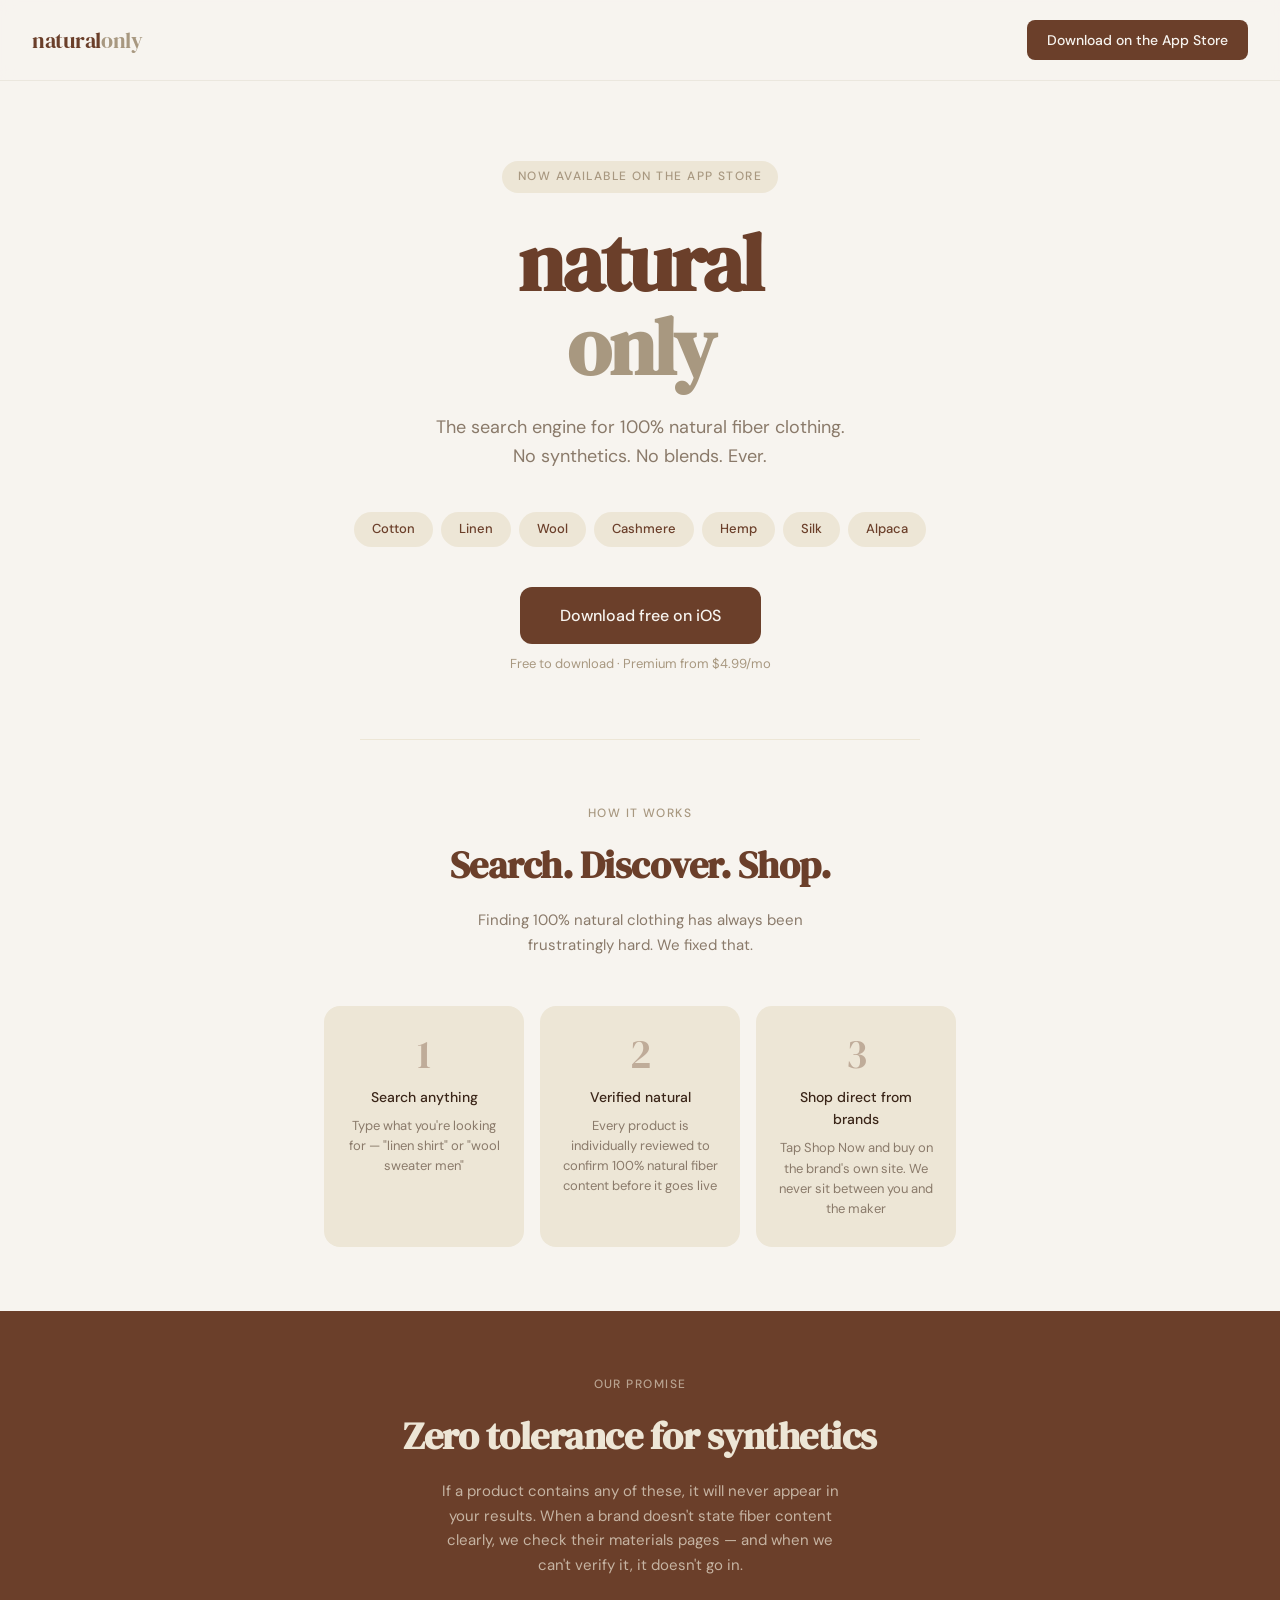
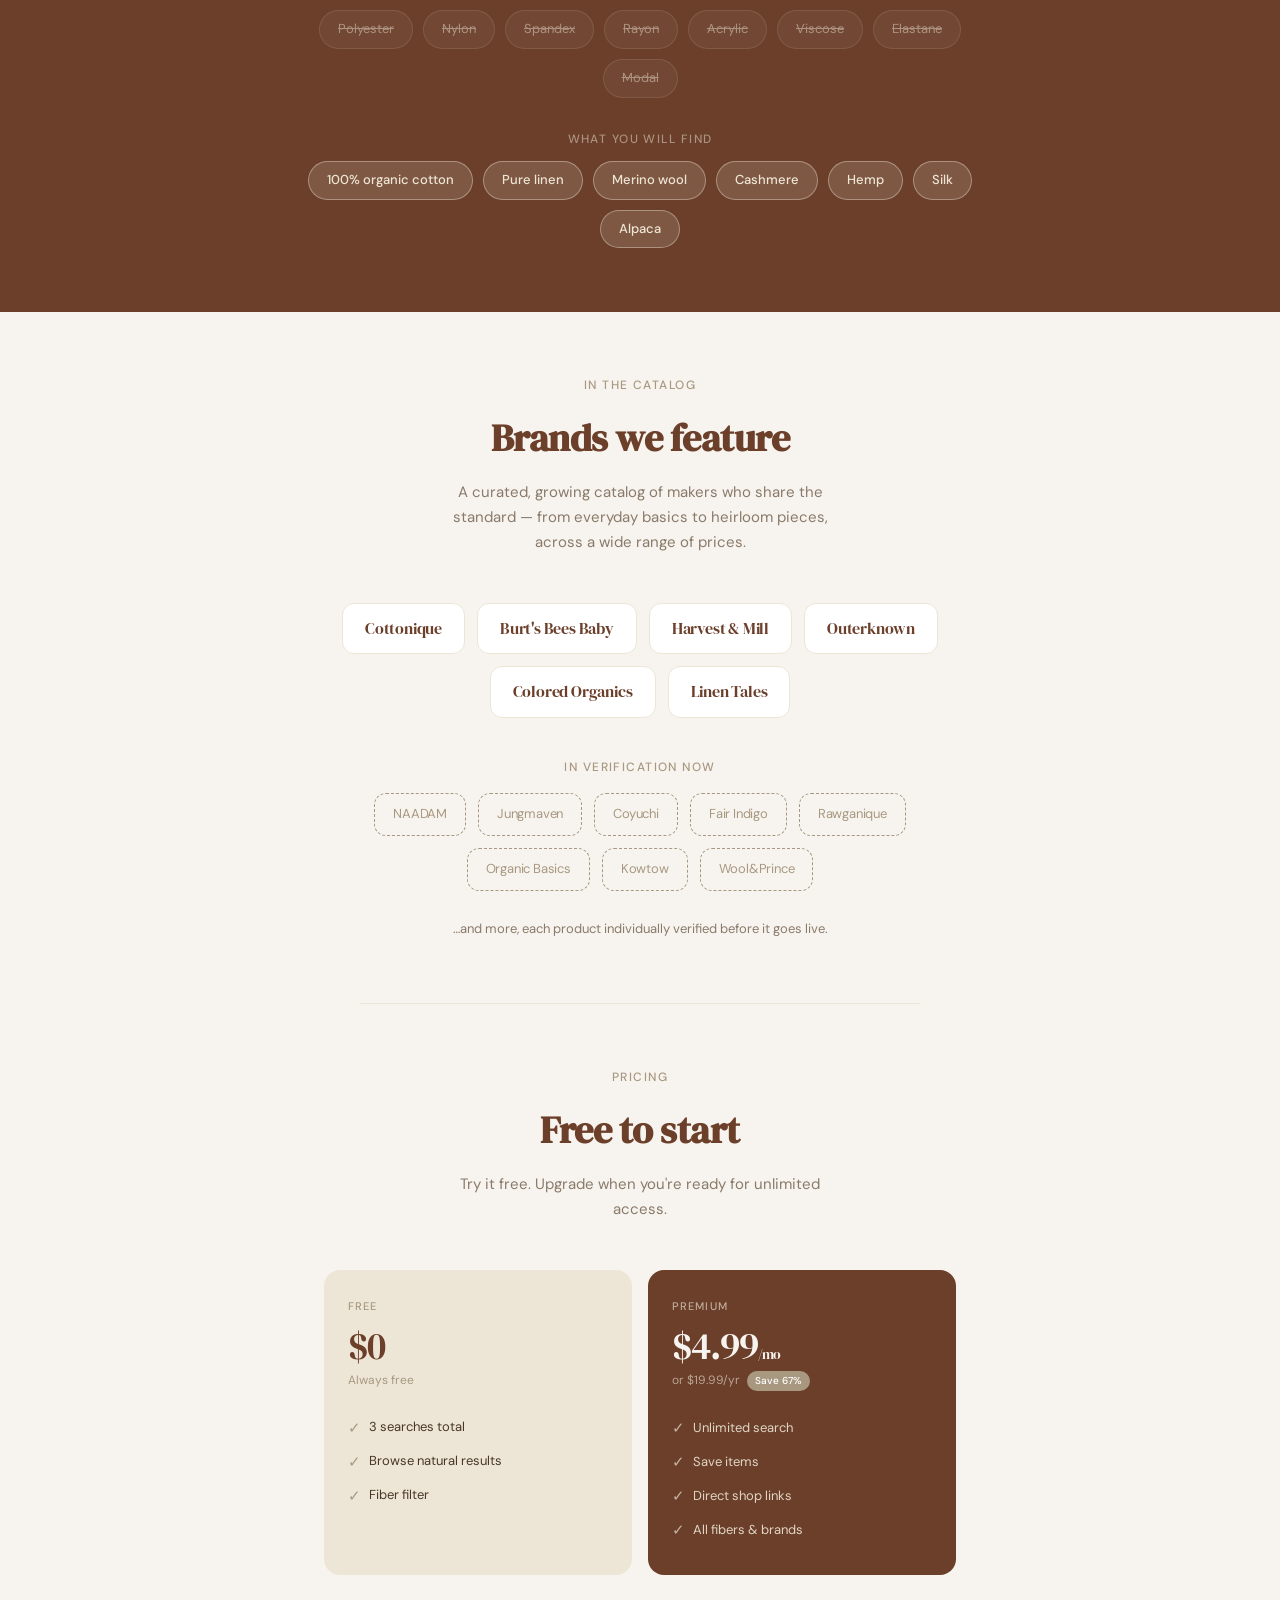
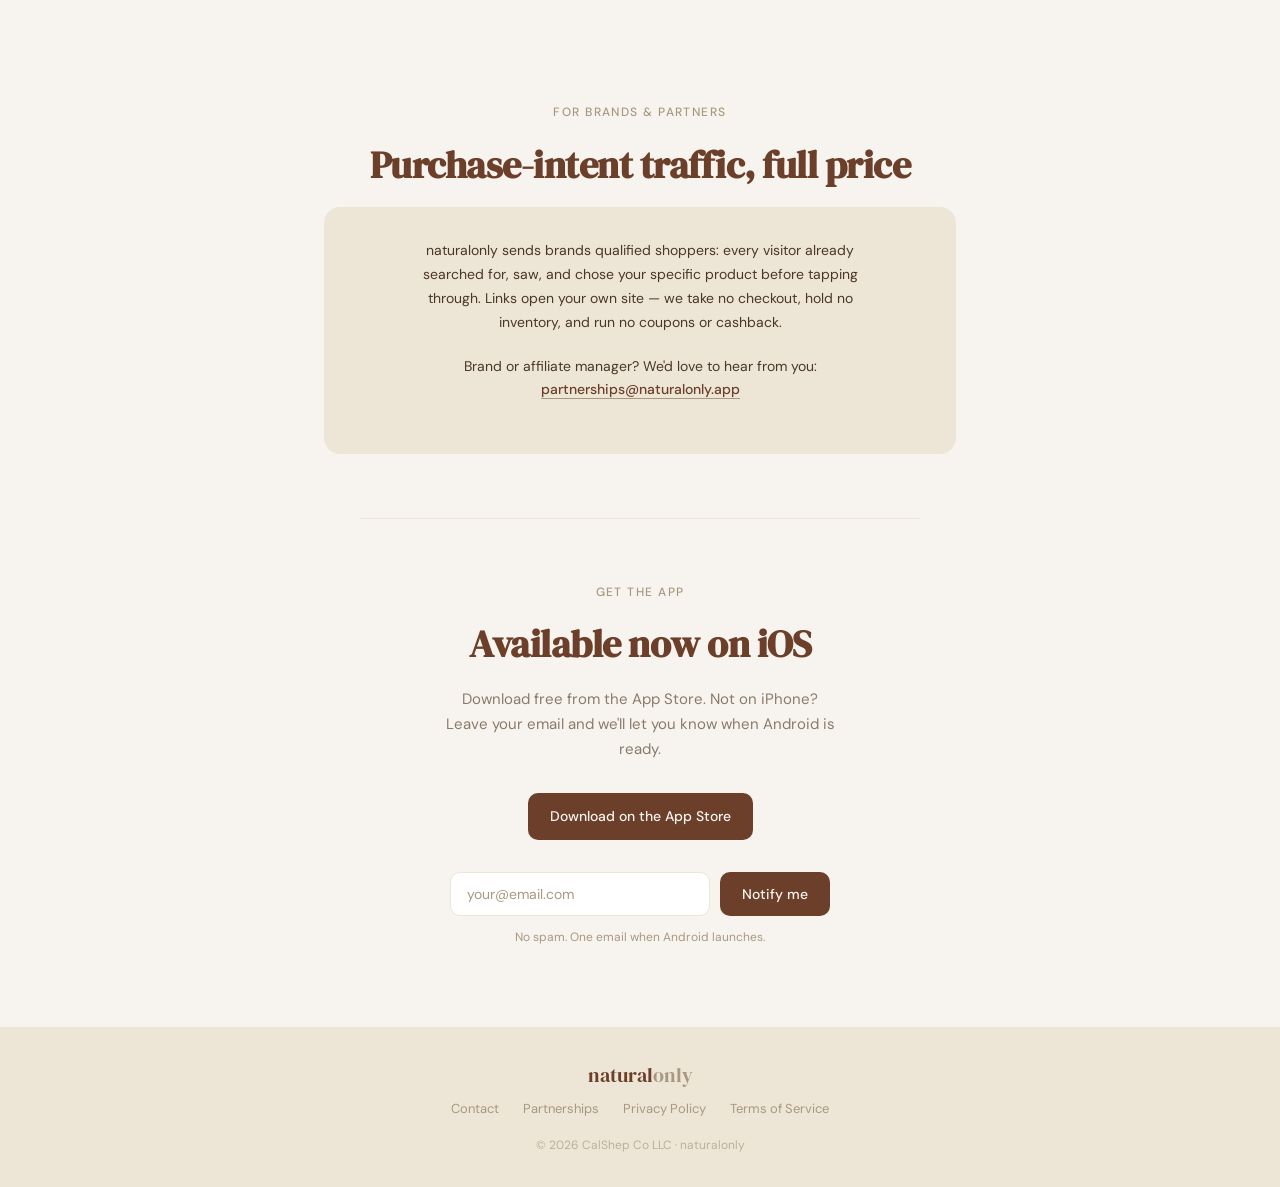
==== index.html @ 42dfb249 "AvantLink site verification tag (temporary) Co-Authored-By: Claude Opus 5.5 <noreply@anthropic.com>" ====
<!DOCTYPE html>
<html lang="en">
<head>
  <meta name='impact-site-verification' value='935ac66b-d05d-4570-a05c-3169e4ff9726'>
  <meta name='impact-site-verification' value='febe9199-4452-4a81-94ef-400ecefbd35e'>
  <script type="text/javascript" src="http://classic.avantlink.com/affiliate_app_confirm.php?mode=js&authResponse=53f5b190d5ee69c7207fe41cc7654dafcd932360"></script>
  <meta name="apple-itunes-app" content="app-id=6788215014">
  <meta charset="UTF-8" />
  <meta name="viewport" content="width=device-width, initial-scale=1.0" />
  <title>naturalonly — 100% Natural Fiber Clothing Search</title>
  <meta name="description" content="The search engine for 100% natural fiber clothing. Cotton, linen, wool, cashmere, hemp, silk, alpaca. No synthetics. Ever." />
  <meta property="og:title" content="naturalonly" />
  <meta property="og:description" content="Search thousands of 100% natural fiber products. No blends. No synthetics. Ever." />
  <meta property="og:url" content="https://naturalonly.app" />
  <link rel="preconnect" href="https://fonts.googleapis.com" />
  <link rel="preconnect" href="https://fonts.gstatic.com" crossorigin />
  <link href="https://fonts.googleapis.com/css2?family=DM+Serif+Display&family=DM+Sans:wght@300;400;500&display=swap" rel="stylesheet" />
  <style>
    *, *::before, *::after { box-sizing: border-box; margin: 0; padding: 0; }

    :root {
      --bg: #F7F4EF;
      --cream: #EDE6D6;
      --brown: #6B3F2A;
      --taupe: #A89880;
      --dark: #3a2518;
      --text: #4a3728;
      --light-text: #8a7a6a;
    }

    html { scroll-behavior: smooth; }

    body {
      background: var(--bg);
      color: var(--text);
      font-family: 'DM Sans', sans-serif;
      font-weight: 400;
      line-height: 1.6;
      min-height: 100vh;
    }

    /* NAV */
    nav {
      display: flex;
      justify-content: space-between;
      align-items: center;
      padding: 1.25rem 2rem;
      position: sticky;
      top: 0;
      background: rgba(247,244,239,0.92);
      backdrop-filter: blur(8px);
      z-index: 100;
      border-bottom: 1px solid rgba(168,152,128,0.15);
    }
    .nav-wordmark {
      font-family: 'DM Serif Display', serif;
      font-size: 22px;
      letter-spacing: -0.3px;
    }
    .nav-wordmark .natural { color: var(--brown); }
    .nav-wordmark .only { color: var(--taupe); }
    .nav-cta {
      background: var(--brown);
      color: var(--bg);
      border: none;
      border-radius: 8px;
      padding: 9px 20px;
      font-family: 'DM Sans', sans-serif;
      font-size: 14px;
      font-weight: 500;
      cursor: pointer;
      text-decoration: none;
      transition: opacity 0.2s;
    }
    .nav-cta:hover { opacity: 0.85; }

    /* HERO */
    .hero {
      text-align: center;
      padding: 5rem 1.5rem 4rem;
      max-width: 680px;
      margin: 0 auto;
    }
    .hero-eyebrow {
      display: inline-block;
      background: var(--cream);
      color: var(--taupe);
      font-size: 12px;
      font-weight: 500;
      letter-spacing: 0.12em;
      text-transform: uppercase;
      padding: 6px 16px;
      border-radius: 20px;
      margin-bottom: 1.75rem;
    }
    .hero-wordmark {
      font-family: 'DM Serif Display', serif;
      font-size: clamp(52px, 10vw, 80px);
      line-height: 1.05;
      letter-spacing: -2px;
      margin-bottom: 1.5rem;
    }
    .hero-wordmark .natural { color: var(--brown); display: block; }
    .hero-wordmark .only { color: var(--taupe); display: block; }
    .hero-tagline {
      font-size: 18px;
      color: var(--light-text);
      max-width: 420px;
      margin: 0 auto 2.5rem;
      line-height: 1.65;
    }
    .fibers {
      display: flex;
      flex-wrap: wrap;
      justify-content: center;
      gap: 8px;
      margin-bottom: 2.5rem;
    }
    .fiber {
      background: var(--cream);
      color: var(--brown);
      border-radius: 20px;
      padding: 7px 18px;
      font-size: 13px;
      font-weight: 500;
    }
    .hero-actions { display: flex; flex-direction: column; align-items: center; gap: 10px; }
    .btn-primary {
      background: var(--brown);
      color: var(--bg);
      border: none;
      border-radius: 12px;
      padding: 16px 40px;
      font-family: 'DM Sans', sans-serif;
      font-size: 16px;
      font-weight: 500;
      cursor: pointer;
      text-decoration: none;
      transition: opacity 0.2s, transform 0.15s;
      display: inline-block;
    }
    .btn-primary:hover { opacity: 0.88; transform: translateY(-1px); }
    .hero-sub { font-size: 13px; color: var(--taupe); }

    /* DIVIDER */
    .divider {
      width: 100%;
      height: 1px;
      background: var(--cream);
      max-width: 560px;
      margin: 0 auto;
    }

    /* SECTIONS */
    section { padding: 4rem 1.5rem; max-width: 680px; margin: 0 auto; }
    .section-label {
      font-size: 12px;
      font-weight: 500;
      letter-spacing: 0.12em;
      text-transform: uppercase;
      color: var(--taupe);
      text-align: center;
      margin-bottom: 0.75rem;
    }
    .section-title {
      font-family: 'DM Serif Display', serif;
      font-size: clamp(28px, 5vw, 38px);
      color: var(--brown);
      text-align: center;
      margin-bottom: 0.75rem;
      letter-spacing: -0.5px;
    }
    .section-sub {
      text-align: center;
      color: var(--light-text);
      font-size: 15px;
      max-width: 400px;
      margin: 0 auto 3rem;
      line-height: 1.65;
    }
    .steps { display: grid; grid-template-columns: repeat(auto-fit, minmax(160px, 1fr)); gap: 16px; }
    .step {
      background: var(--cream);
      border-radius: 16px;
      padding: 1.75rem 1.25rem;
      text-align: center;
    }
    .step-num {
      font-family: 'DM Serif Display', serif;
      font-size: 40px;
      color: var(--brown);
      opacity: 0.35;
      line-height: 1;
      margin-bottom: 12px;
    }
    .step-title {
      font-size: 14px;
      font-weight: 500;
      color: var(--dark);
      margin-bottom: 8px;
    }
    .step-text { font-size: 13px; color: var(--light-text); line-height: 1.55; }

    /* FILTER SECTION */
    .filter-section {
      background: var(--brown);
      padding: 4rem 1.5rem;
    }
    .filter-inner { max-width: 680px; margin: 0 auto; text-align: center; }
    .filter-inner .section-label { color: rgba(237,230,214,0.6); }
    .filter-inner .section-title { color: var(--cream); }
    .filter-inner .section-sub { color: rgba(237,230,214,0.7); margin-bottom: 2rem; }
    .no-list {
      display: flex;
      flex-wrap: wrap;
      justify-content: center;
      gap: 10px;
      margin-bottom: 2rem;
    }
    .no-tag {
      background: rgba(247,244,239,0.1);
      border: 1px solid rgba(237,230,214,0.25);
      color: var(--cream);
      border-radius: 20px;
      padding: 8px 18px;
      font-size: 13px;
    }
    .no-tag.strikethrough { text-decoration: line-through; opacity: 0.5; }
    .yes-list {
      display: flex;
      flex-wrap: wrap;
      justify-content: center;
      gap: 10px;
    }
    .yes-tag {
      background: rgba(237,230,214,0.15);
      border: 1px solid rgba(237,230,214,0.4);
      color: var(--cream);
      border-radius: 20px;
      padding: 8px 18px;
      font-size: 13px;
      font-weight: 500;
    }

    /* BRANDS */
    .brand-grid {
      display: flex;
      flex-wrap: wrap;
      justify-content: center;
      gap: 12px;
    }
    .brand-chip {
      background: white;
      border: 1px solid var(--cream);
      color: var(--brown);
      border-radius: 12px;
      padding: 12px 22px;
      font-family: 'DM Serif Display', serif;
      font-size: 16px;
      letter-spacing: -0.2px;
    }
    .brand-chip.pending {
      background: transparent;
      border: 1px dashed var(--taupe);
      color: var(--taupe);
      font-family: 'DM Sans', sans-serif;
      font-size: 13px;
      padding: 10px 18px;
    }
    .brand-more {
      width: 100%;
      text-align: center;
      font-size: 13px;
      color: var(--light-text);
      margin-top: 1rem;
    }

    /* PRICING */
    .pricing-grid {
      display: grid;
      grid-template-columns: 1fr 1fr;
      gap: 16px;
      margin-top: 0;
    }
    @media (max-width: 480px) { .pricing-grid { grid-template-columns: 1fr; } }
    .price-card {
      border-radius: 16px;
      padding: 1.75rem 1.5rem;
    }
    .price-free { background: var(--cream); }
    .price-pro { background: var(--brown); }
    .price-tier {
      font-size: 11px;
      font-weight: 500;
      letter-spacing: 0.1em;
      text-transform: uppercase;
      margin-bottom: 12px;
    }
    .price-free .price-tier { color: var(--taupe); }
    .price-pro .price-tier { color: rgba(237,230,214,0.65); }
    .price-amount {
      font-family: 'DM Serif Display', serif;
      font-size: 38px;
      letter-spacing: -1px;
      line-height: 1;
      margin-bottom: 4px;
    }
    .price-free .price-amount { color: var(--brown); }
    .price-pro .price-amount { color: var(--bg); }
    .price-period { font-size: 14px; font-weight: 300; }
    .price-alt {
      font-size: 12px;
      margin-bottom: 1.25rem;
      margin-top: 6px;
    }
    .price-free .price-alt { color: var(--taupe); }
    .price-pro .price-alt { color: rgba(237,230,214,0.6); }
    .save-badge {
      display: inline-block;
      background: var(--taupe);
      color: white;
      font-size: 10px;
      font-weight: 500;
      padding: 2px 8px;
      border-radius: 10px;
      margin-left: 4px;
      vertical-align: middle;
    }
    .price-features { list-style: none; }
    .price-features li {
      font-size: 13px;
      padding: 5px 0;
      display: flex;
      align-items: center;
      gap: 8px;
    }
    .price-free .price-features li { color: var(--text); }
    .price-pro .price-features li { color: rgba(237,230,214,0.9); }
    .check { color: var(--taupe); font-size: 15px; }
    .price-pro .check { color: rgba(237,230,214,0.7); }

    /* PARTNERS */
    .partners-card {
      background: var(--cream);
      border-radius: 16px;
      padding: 2rem 1.75rem;
      text-align: center;
    }
    .partners-card p {
      font-size: 14px;
      color: var(--text);
      line-height: 1.7;
      max-width: 480px;
      margin: 0 auto 1.25rem;
    }
    .partners-card a.partner-mail {
      color: var(--brown);
      font-weight: 500;
      text-decoration: none;
      border-bottom: 1px solid var(--taupe);
    }

    /* EMAIL SIGNUP */
    .signup-section {
      text-align: center;
      padding: 4rem 1.5rem 5rem;
      max-width: 680px;
      margin: 0 auto;
    }
    .signup-form {
      display: flex;
      gap: 10px;
      max-width: 380px;
      margin: 0 auto 0.75rem;
    }
    @media (max-width: 480px) { .signup-form { flex-direction: column; } }
    .email-input {
      flex: 1;
      padding: 12px 16px;
      border-radius: 10px;
      border: 1.5px solid var(--cream);
      background: white;
      font-family: 'DM Sans', sans-serif;
      font-size: 14px;
      color: var(--text);
      outline: none;
      transition: border-color 0.2s;
    }
    .email-input:focus { border-color: var(--taupe); }
    .email-input::placeholder { color: var(--taupe); }
    .btn-notify {
      background: var(--brown);
      color: var(--bg);
      border: none;
      border-radius: 10px;
      padding: 12px 22px;
      font-family: 'DM Sans', sans-serif;
      font-size: 14px;
      font-weight: 500;
      cursor: pointer;
      white-space: nowrap;
      transition: opacity 0.2s;
    }
    .btn-notify:hover { opacity: 0.85; }
    .signup-note { font-size: 12px; color: var(--taupe); }
    .success-msg {
      display: none;
      color: var(--brown);
      font-size: 14px;
      font-weight: 500;
      margin-top: 0.5rem;
    }

    /* FOOTER */
    footer {
      background: var(--cream);
      padding: 2rem;
      text-align: center;
    }
    .footer-wordmark {
      font-family: 'DM Serif Display', serif;
      font-size: 20px;
      margin-bottom: 0.5rem;
    }
    .footer-wordmark .natural { color: var(--brown); }
    .footer-wordmark .only { color: var(--taupe); }
    .footer-links {
      display: flex;
      justify-content: center;
      gap: 24px;
      margin-bottom: 1rem;
      flex-wrap: wrap;
    }
    .footer-links a {
      font-size: 13px;
      color: var(--taupe);
      text-decoration: none;
      transition: color 0.2s;
    }
    .footer-links a:hover { color: var(--brown); }
    .footer-copy { font-size: 12px; color: var(--taupe); opacity: 0.7; }

    /* ANIMATIONS */
    @keyframes fadeUp {
      from { opacity: 0; transform: translateY(20px); }
      to { opacity: 1; transform: translateY(0); }
    }
    .hero > * {
      animation: fadeUp 0.6s ease both;
    }
    .hero > *:nth-child(1) { animation-delay: 0.05s; }
    .hero > *:nth-child(2) { animation-delay: 0.12s; }
    .hero > *:nth-child(3) { animation-delay: 0.2s; }
    .hero > *:nth-child(4) { animation-delay: 0.28s; }
    .hero > *:nth-child(5) { animation-delay: 0.36s; }
  </style>
</head>
<body>

  <nav>
    <div class="nav-wordmark">
      <span class="natural">natural</span><span class="only">only</span>
    </div>
    <a href="https://apps.apple.com/app/naturalonly/id6788215014" class="nav-cta">Download on the App Store</a>
  </nav>

  <div class="hero">
    <span class="hero-eyebrow">Now available on the App Store</span>
    <h1 class="hero-wordmark">
      <span class="natural">natural</span>
      <span class="only">only</span>
    </h1>
    <p class="hero-tagline">The search engine for 100% natural fiber clothing. No synthetics. No blends. Ever.</p>
    <div class="fibers">
      <span class="fiber">Cotton</span>
      <span class="fiber">Linen</span>
      <span class="fiber">Wool</span>
      <span class="fiber">Cashmere</span>
      <span class="fiber">Hemp</span>
      <span class="fiber">Silk</span>
      <span class="fiber">Alpaca</span>
    </div>
    <div class="hero-actions">
      <a href="https://apps.apple.com/app/naturalonly/id6788215014" class="btn-primary">Download free on iOS</a>
      <span class="hero-sub">Free to download · Premium from $4.99/mo</span>
    </div>
  </div>

  <div class="divider"></div>

  <section>
    <p class="section-label">How it works</p>
    <h2 class="section-title">Search. Discover. Shop.</h2>
    <p class="section-sub">Finding 100% natural clothing has always been frustratingly hard. We fixed that.</p>
    <div class="steps">
      <div class="step">
        <div class="step-num">1</div>
        <div class="step-title">Search anything</div>
        <div class="step-text">Type what you're looking for — "linen shirt" or "wool sweater men"</div>
      </div>
      <div class="step">
        <div class="step-num">2</div>
        <div class="step-title">Verified natural</div>
        <div class="step-text">Every product is individually reviewed to confirm 100% natural fiber content before it goes live</div>
      </div>
      <div class="step">
        <div class="step-num">3</div>
        <div class="step-title">Shop direct from brands</div>
        <div class="step-text">Tap Shop Now and buy on the brand's own site. We never sit between you and the maker</div>
      </div>
    </div>
  </section>

  <div class="filter-section">
    <div class="filter-inner">
      <p class="section-label">Our promise</p>
      <h2 class="section-title">Zero tolerance for synthetics</h2>
      <p class="section-sub">If a product contains any of these, it will never appear in your results. When a brand doesn't state fiber content clearly, we check their materials pages — and when we can't verify it, it doesn't go in.</p>
      <div class="no-list">
        <span class="no-tag strikethrough">Polyester</span>
        <span class="no-tag strikethrough">Nylon</span>
        <span class="no-tag strikethrough">Spandex</span>
        <span class="no-tag strikethrough">Rayon</span>
        <span class="no-tag strikethrough">Acrylic</span>
        <span class="no-tag strikethrough">Viscose</span>
        <span class="no-tag strikethrough">Elastane</span>
        <span class="no-tag strikethrough">Modal</span>
      </div>
      <p class="section-label" style="color:rgba(237,230,214,0.5); margin-bottom: 0.75rem;">What you will find</p>
      <div class="yes-list">
        <span class="yes-tag">100% organic cotton</span>
        <span class="yes-tag">Pure linen</span>
        <span class="yes-tag">Merino wool</span>
        <span class="yes-tag">Cashmere</span>
        <span class="yes-tag">Hemp</span>
        <span class="yes-tag">Silk</span>
        <span class="yes-tag">Alpaca</span>
      </div>
    </div>
  </div>

  <section>
    <p class="section-label">In the catalog</p>
    <h2 class="section-title">Brands we feature</h2>
    <p class="section-sub">A curated, growing catalog of makers who share the standard — from everyday basics to heirloom pieces, across a wide range of prices.</p>
    <div class="brand-grid">
      <span class="brand-chip">Cottonique</span>
      <span class="brand-chip">Burt's Bees Baby</span>
      <span class="brand-chip">Harvest &amp; Mill</span>
      <span class="brand-chip">Outerknown</span>
      <span class="brand-chip">Colored Organics</span>
      <span class="brand-chip">Linen Tales</span>
    </div>
    <p class="section-label" style="margin-top:2.5rem; margin-bottom:1rem;">In verification now</p>
    <div class="brand-grid">
      <span class="brand-chip pending">NAADAM</span>
      <span class="brand-chip pending">Jungmaven</span>
      <span class="brand-chip pending">Coyuchi</span>
      <span class="brand-chip pending">Fair Indigo</span>
      <span class="brand-chip pending">Rawganique</span>
      <span class="brand-chip pending">Organic Basics</span>
      <span class="brand-chip pending">Kowtow</span>
      <span class="brand-chip pending">Wool&amp;Prince</span>
      <p class="brand-more">…and more, each product individually verified before it goes live.</p>
    </div>
  </section>

  <div class="divider"></div>

  <section>
    <p class="section-label">Pricing</p>
    <h2 class="section-title">Free to start</h2>
    <p class="section-sub">Try it free. Upgrade when you're ready for unlimited access.</p>
    <div class="pricing-grid">
      <div class="price-card price-free">
        <div class="price-tier">Free</div>
        <div class="price-amount">$0</div>
        <div class="price-alt">Always free</div>
        <ul class="price-features">
          <li><span class="check">✓</span> 3 searches total</li>
          <li><span class="check">✓</span> Browse natural results</li>
          <li><span class="check">✓</span> Fiber filter</li>
        </ul>
      </div>
      <div class="price-card price-pro">
        <div class="price-tier">Premium</div>
        <div class="price-amount">$4.99<span class="price-period">/mo</span></div>
        <div class="price-alt">or $19.99/yr <span class="save-badge">Save 67%</span></div>
        <ul class="price-features">
          <li><span class="check">✓</span> Unlimited search</li>
          <li><span class="check">✓</span> Save items</li>
          <li><span class="check">✓</span> Direct shop links</li>
          <li><span class="check">✓</span> All fibers &amp; brands</li>
        </ul>
      </div>
    </div>
  </section>

  <section>
    <p class="section-label">For brands &amp; partners</p>
    <h2 class="section-title">Purchase-intent traffic, full price</h2>
    <div class="partners-card">
      <p>naturalonly sends brands qualified shoppers: every visitor already searched for, saw, and chose your specific product before tapping through. Links open your own site — we take no checkout, hold no inventory, and run no coupons or cashback.</p>
      <p>Brand or affiliate manager? We'd love to hear from you: <a class="partner-mail" href="mailto:partnerships@naturalonly.app">partnerships@naturalonly.app</a></p>
    </div>
  </section>

  <div class="divider"></div>

  <div class="signup-section" id="notify">
    <p class="section-label">Get the app</p>
    <h2 class="section-title">Available now on iOS</h2>
    <p class="section-sub" style="margin-bottom: 2rem;">Download free from the App Store. Not on iPhone? Leave your email and we'll let you know when Android is ready.</p>
        <p style="margin-bottom: 2rem;"><a class="btn-notify" href="https://apps.apple.com/app/naturalonly/id6788215014" style="display: inline-block; text-decoration: none;">Download on the App Store</a></p>
    <div class="signup-form">
      <input class="email-input" type="email" placeholder="your@email.com" id="emailInput" />
      <button class="btn-notify" onclick="handleSignup()">Notify me</button>
    </div>
    <p class="signup-note">No spam. One email when Android launches.</p>
    <p class="success-msg" id="successMsg">You're on the Android list. We'll be in touch.</p>
  </div>

  <footer>
    <div class="footer-wordmark">
      <span class="natural">natural</span><span class="only">only</span>
    </div>
    <div class="footer-links">
      <a href="mailto:hello@naturalonly.app">Contact</a>
      <a href="mailto:partnerships@naturalonly.app">Partnerships</a>
      <a href="/privacy">Privacy Policy</a>
      <a href="/terms">Terms of Service</a>
    </div>
    <p class="footer-copy">© 2026 CalShep Co LLC · naturalonly</p>
  </footer>

  <script>
    var SUPABASE_URL = 'https://nmrjhcmqsmasquktihvd.supabase.co';
    var SUPABASE_ANON_KEY = 'eyJhbGciOiJIUzI1NiIsInR5cCI6IkpXVCJ9.eyJpc3MiOiJzdXBhYmFzZSIsInJlZiI6Im5tcmpoY21xc21hc3F1a3RpaHZkIiwicm9sZSI6ImFub24iLCJpYXQiOjE3Nzg2MTU2NTIsImV4cCI6MjA5NDE5MTY1Mn0.QuYQYHP-xNgBCHxLkyppP4Uv4gtF27_aeWnFhb_TYdA';

    function showSuccess() {
      document.getElementById('emailInput').style.display = 'none';
      document.querySelector('.btn-notify').style.display = 'none';
      document.getElementById('successMsg').style.display = 'block';
    }

    function handleSignup() {
      var input = document.getElementById('emailInput');
      var email = input.value.trim();
      if (!email || !email.includes('@')) {
        input.style.borderColor = '#c0392b';
        setTimeout(function () { input.style.borderColor = ''; }, 1500);
        return;
      }
      if (SUPABASE_ANON_KEY.indexOf('PASTE_YOUR') === 0) { showSuccess(); return; }
      fetch(SUPABASE_URL + '/rest/v1/waitlist', {
        method: 'POST',
        headers: {
          'Content-Type': 'application/json',
          'apikey': SUPABASE_ANON_KEY,
          'Authorization': 'Bearer ' + SUPABASE_ANON_KEY
        },
        body: JSON.stringify({ email: email })
      }).then(showSuccess).catch(showSuccess);
    }
  </script>

</body>
</html>
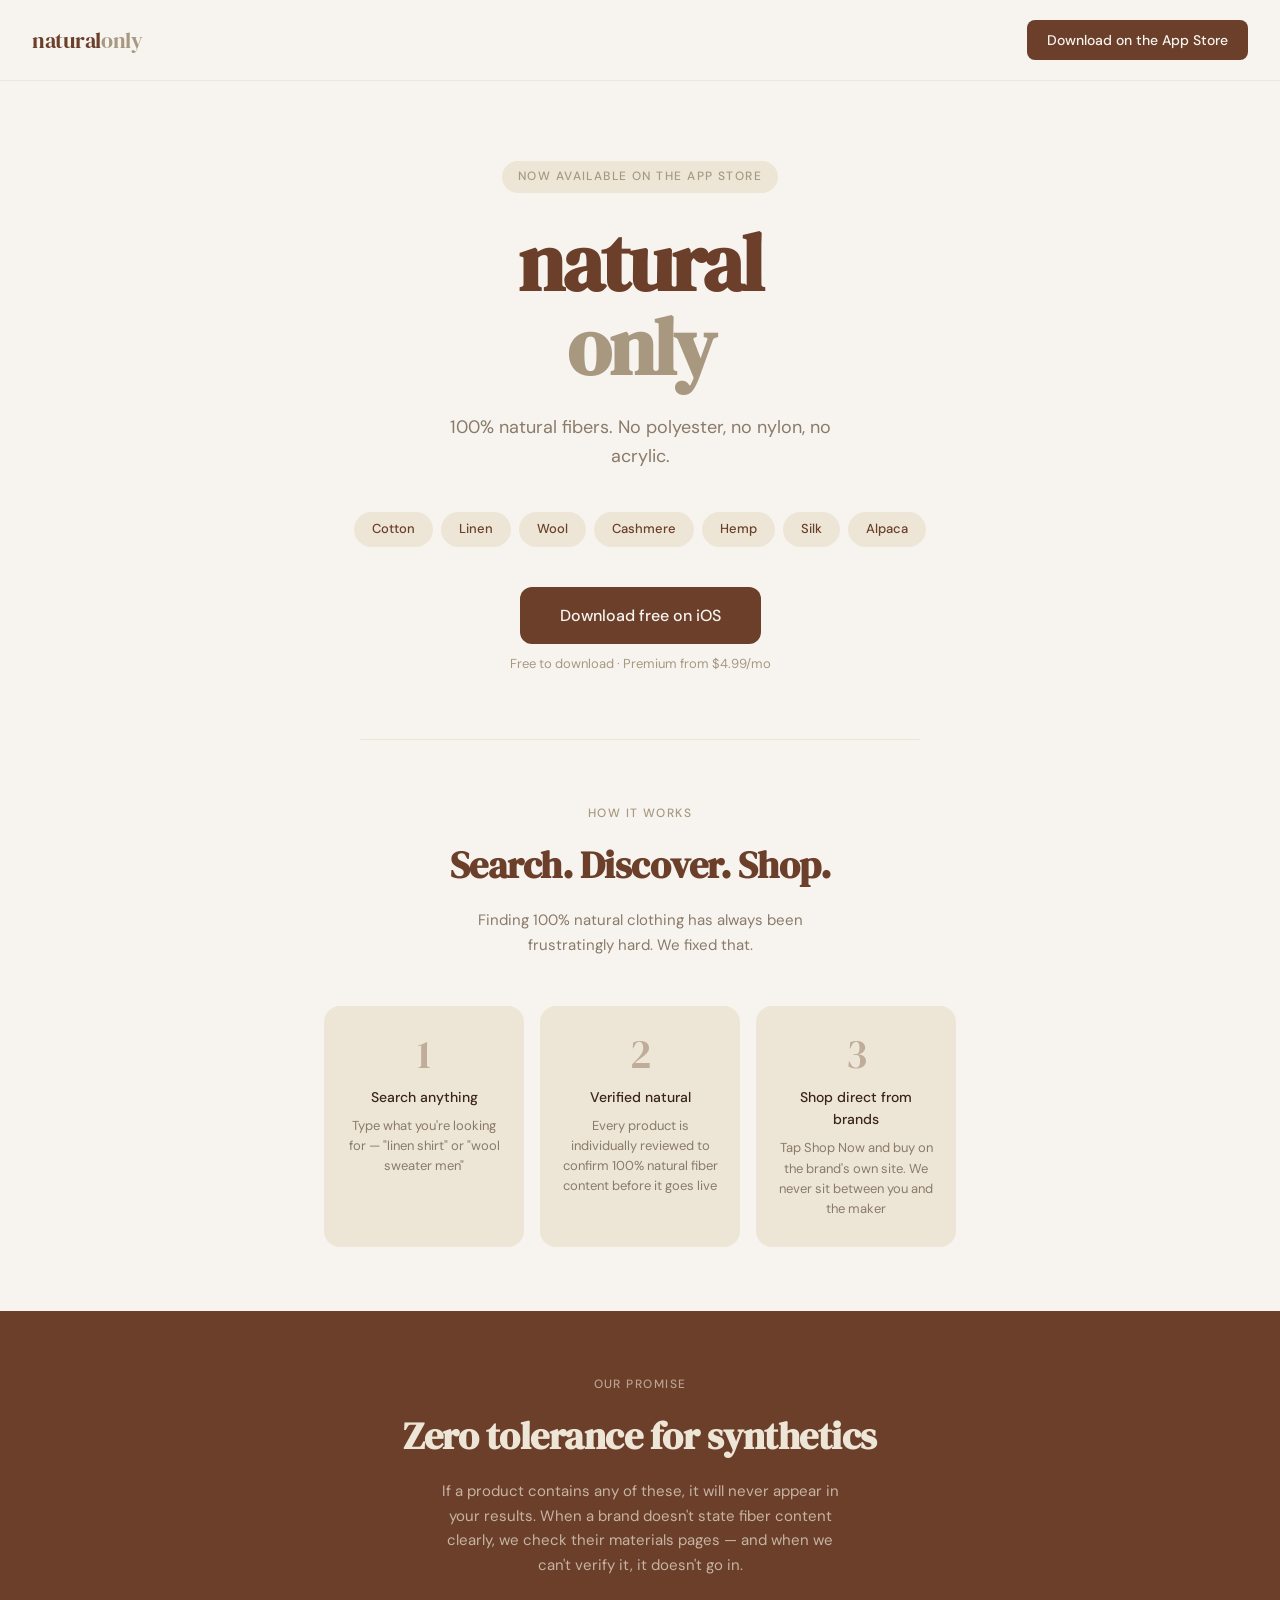
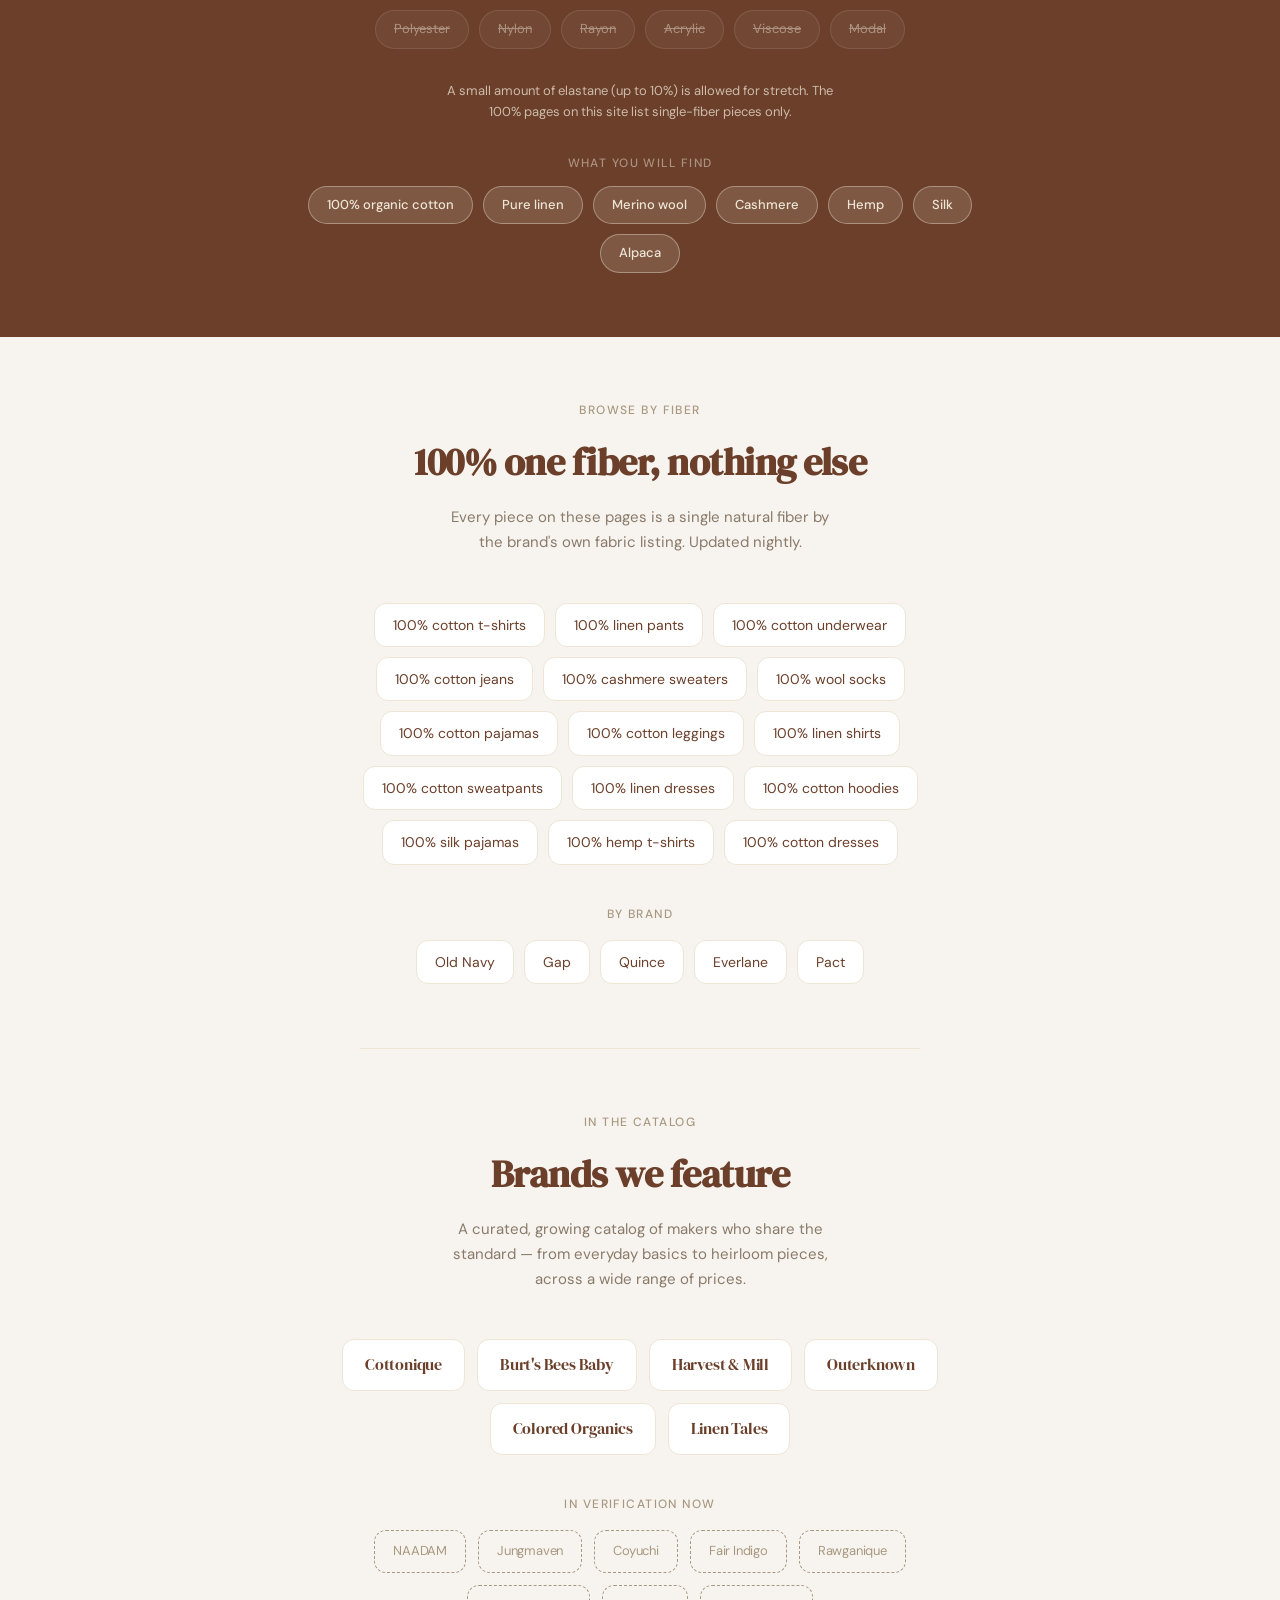
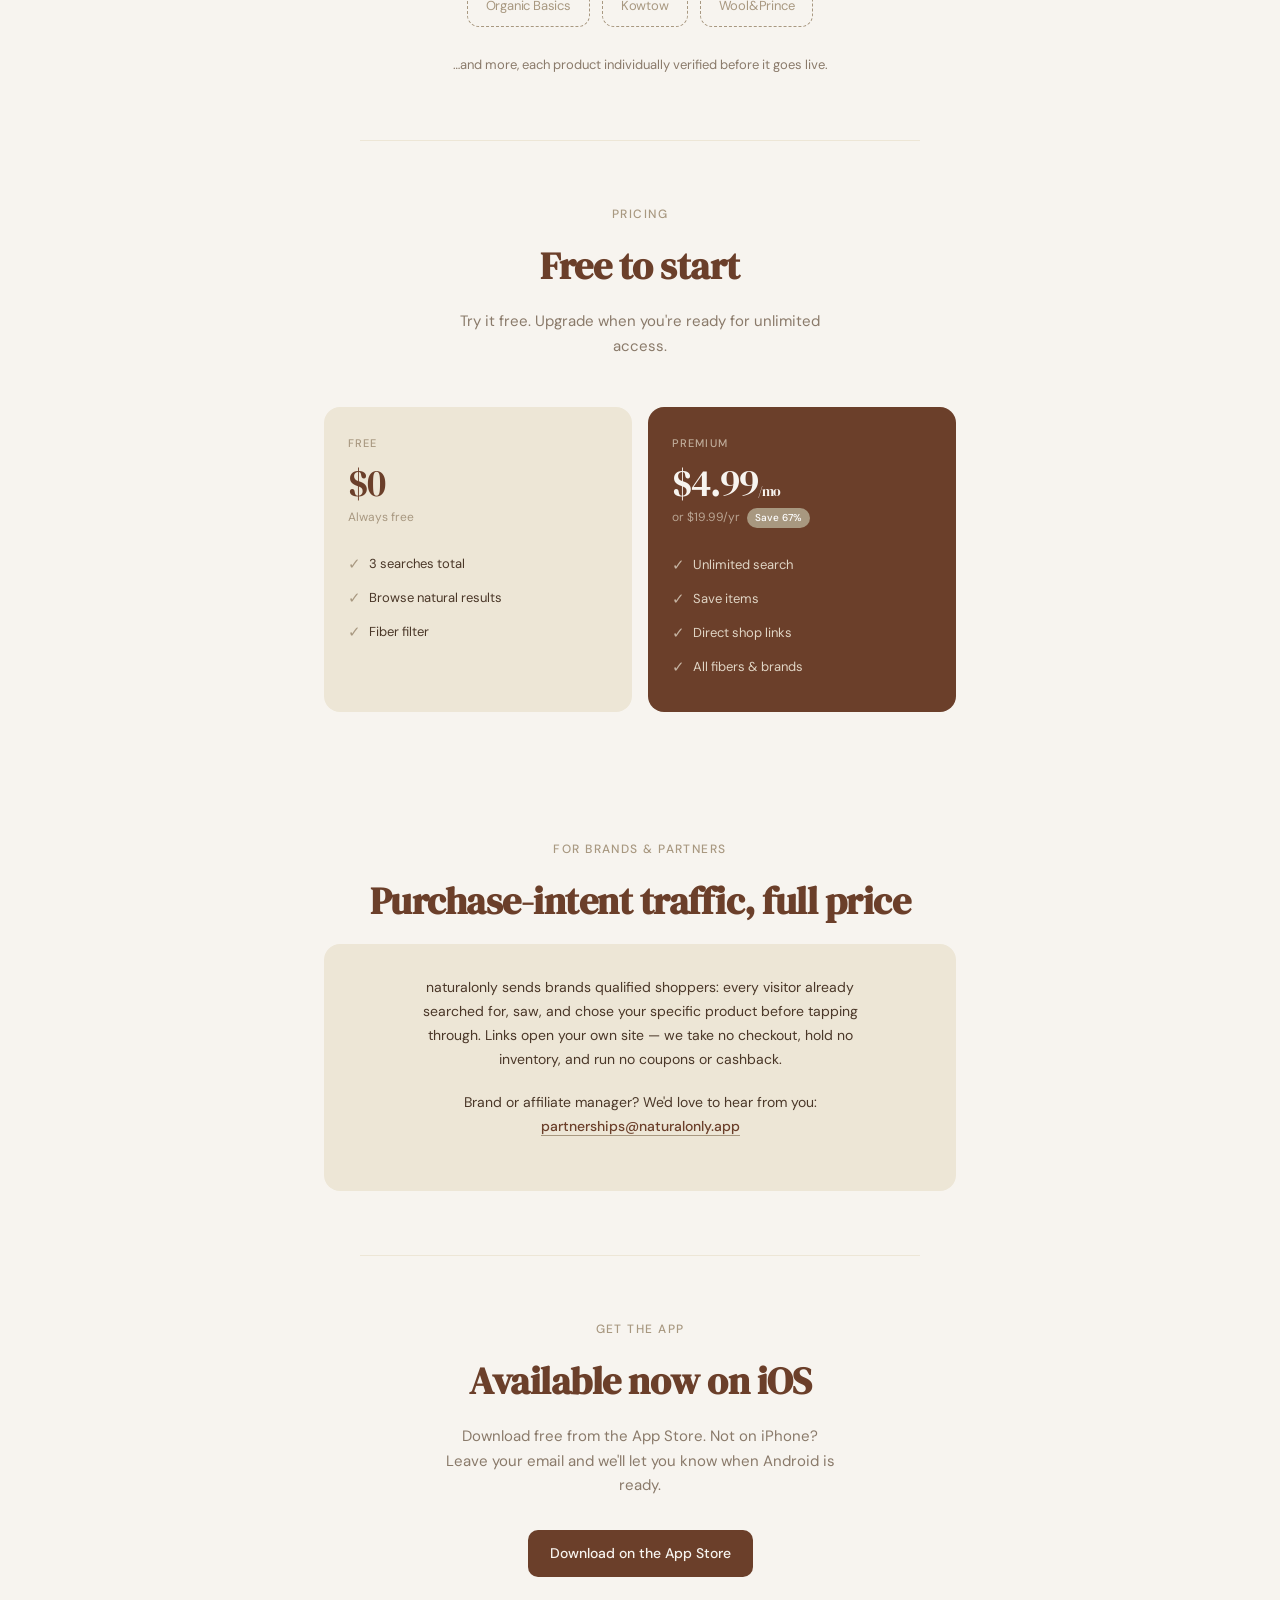
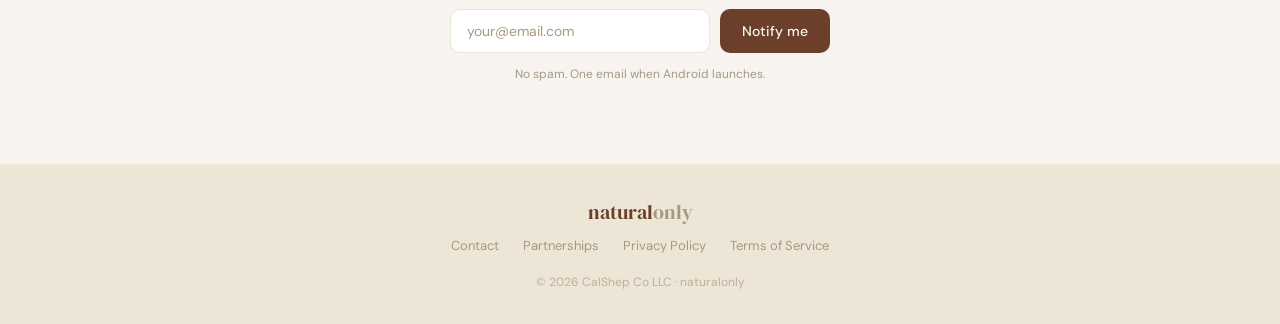
==== commit f1ff2a07: "Generated fiber and brand pages, built by scripts/build-site.mjs scripts/build-site.mjs reads the li" ====
--- a/index.html
+++ b/index.html
@@ -3,14 +3,13 @@
 <head>
   <meta name='impact-site-verification' value='935ac66b-d05d-4570-a05c-3169e4ff9726'>
   <meta name='impact-site-verification' value='febe9199-4452-4a81-94ef-400ecefbd35e'>
-  <script type="text/javascript" src="http://classic.avantlink.com/affiliate_app_confirm.php?mode=js&authResponse=53f5b190d5ee69c7207fe41cc7654dafcd932360"></script>
   <meta name="apple-itunes-app" content="app-id=6788215014">
   <meta charset="UTF-8" />
   <meta name="viewport" content="width=device-width, initial-scale=1.0" />
   <title>naturalonly — 100% Natural Fiber Clothing Search</title>
-  <meta name="description" content="The search engine for 100% natural fiber clothing. Cotton, linen, wool, cashmere, hemp, silk, alpaca. No synthetics. Ever." />
+  <meta name="description" content="The search engine for 100% natural fiber clothing. Cotton, linen, wool, cashmere, hemp, silk, alpaca. No polyester, no nylon, no acrylic." />
   <meta property="og:title" content="naturalonly" />
-  <meta property="og:description" content="Search thousands of 100% natural fiber products. No blends. No synthetics. Ever." />
+  <meta property="og:description" content="Search thousands of 100% natural fiber products. No polyester, no nylon, no acrylic." />
   <meta property="og:url" content="https://naturalonly.app" />
   <link rel="preconnect" href="https://fonts.googleapis.com" />
   <link rel="preconnect" href="https://fonts.gstatic.com" crossorigin />
@@ -226,6 +225,27 @@
       font-size: 13px;
     }
     .no-tag.strikethrough { text-decoration: line-through; opacity: 0.5; }
+    .elastane-note {
+      font-size: 13px;
+      color: rgba(237,230,214,0.75);
+      max-width: 420px;
+      margin: 0 auto 2rem;
+      line-height: 1.6;
+    }
+
+    /* BROWSE */
+    .browse-grid { display: flex; flex-wrap: wrap; justify-content: center; gap: 10px; }
+    .browse-link {
+      background: white;
+      border: 1px solid var(--cream);
+      color: var(--brown);
+      border-radius: 12px;
+      padding: 10px 18px;
+      font-size: 14px;
+      text-decoration: none;
+      transition: border-color 0.2s;
+    }
+    .browse-link:hover { border-color: var(--taupe); }
     .yes-list {
       display: flex;
       flex-wrap: wrap;
@@ -470,7 +490,7 @@
       <span class="natural">natural</span>
       <span class="only">only</span>
     </h1>
-    <p class="hero-tagline">The search engine for 100% natural fiber clothing. No synthetics. No blends. Ever.</p>
+    <p class="hero-tagline">100% natural fibers. No polyester, no nylon, no acrylic.</p>
     <div class="fibers">
       <span class="fiber">Cotton</span>
       <span class="fiber">Linen</span>
@@ -519,13 +539,12 @@
       <div class="no-list">
         <span class="no-tag strikethrough">Polyester</span>
         <span class="no-tag strikethrough">Nylon</span>
-        <span class="no-tag strikethrough">Spandex</span>
         <span class="no-tag strikethrough">Rayon</span>
         <span class="no-tag strikethrough">Acrylic</span>
         <span class="no-tag strikethrough">Viscose</span>
-        <span class="no-tag strikethrough">Elastane</span>
         <span class="no-tag strikethrough">Modal</span>
       </div>
+      <p class="elastane-note">A small amount of elastane (up to 10%) is allowed for stretch. The 100% pages on this site list single-fiber pieces only.</p>
       <p class="section-label" style="color:rgba(237,230,214,0.5); margin-bottom: 0.75rem;">What you will find</p>
       <div class="yes-list">
         <span class="yes-tag">100% organic cotton</span>
@@ -538,6 +557,39 @@
       </div>
     </div>
   </div>
+
+  <section>
+    <p class="section-label">Browse by fiber</p>
+    <h2 class="section-title">100% one fiber, nothing else</h2>
+    <p class="section-sub">Every piece on these pages is a single natural fiber by the brand's own fabric listing. Updated nightly.</p>
+    <div class="browse-grid">
+      <a class="browse-link" href="/100-percent-cotton-t-shirts/">100% cotton t-shirts</a>
+      <a class="browse-link" href="/100-percent-linen-pants/">100% linen pants</a>
+      <a class="browse-link" href="/100-percent-cotton-underwear/">100% cotton underwear</a>
+      <a class="browse-link" href="/100-percent-cotton-jeans/">100% cotton jeans</a>
+      <a class="browse-link" href="/100-percent-cashmere-sweaters/">100% cashmere sweaters</a>
+      <a class="browse-link" href="/100-percent-wool-socks/">100% wool socks</a>
+      <a class="browse-link" href="/100-percent-cotton-pajamas/">100% cotton pajamas</a>
+      <a class="browse-link" href="/100-percent-cotton-leggings/">100% cotton leggings</a>
+      <a class="browse-link" href="/100-percent-linen-shirts/">100% linen shirts</a>
+      <a class="browse-link" href="/100-percent-cotton-sweatpants/">100% cotton sweatpants</a>
+      <a class="browse-link" href="/100-percent-linen-dresses/">100% linen dresses</a>
+      <a class="browse-link" href="/100-percent-cotton-hoodies/">100% cotton hoodies</a>
+      <a class="browse-link" href="/100-percent-silk-pajamas/">100% silk pajamas</a>
+      <a class="browse-link" href="/100-percent-hemp-t-shirts/">100% hemp t-shirts</a>
+      <a class="browse-link" href="/100-percent-cotton-dresses/">100% cotton dresses</a>
+    </div>
+    <p class="section-label" style="margin-top:2.5rem; margin-bottom:1rem;">By brand</p>
+    <div class="browse-grid">
+      <a class="browse-link" href="/brands/old-navy/">Old Navy</a>
+      <a class="browse-link" href="/brands/gap/">Gap</a>
+      <a class="browse-link" href="/brands/quince/">Quince</a>
+      <a class="browse-link" href="/brands/everlane/">Everlane</a>
+      <a class="browse-link" href="/brands/pact/">Pact</a>
+    </div>
+  </section>
+
+  <div class="divider"></div>
 
   <section>
     <p class="section-label">In the catalog</p>
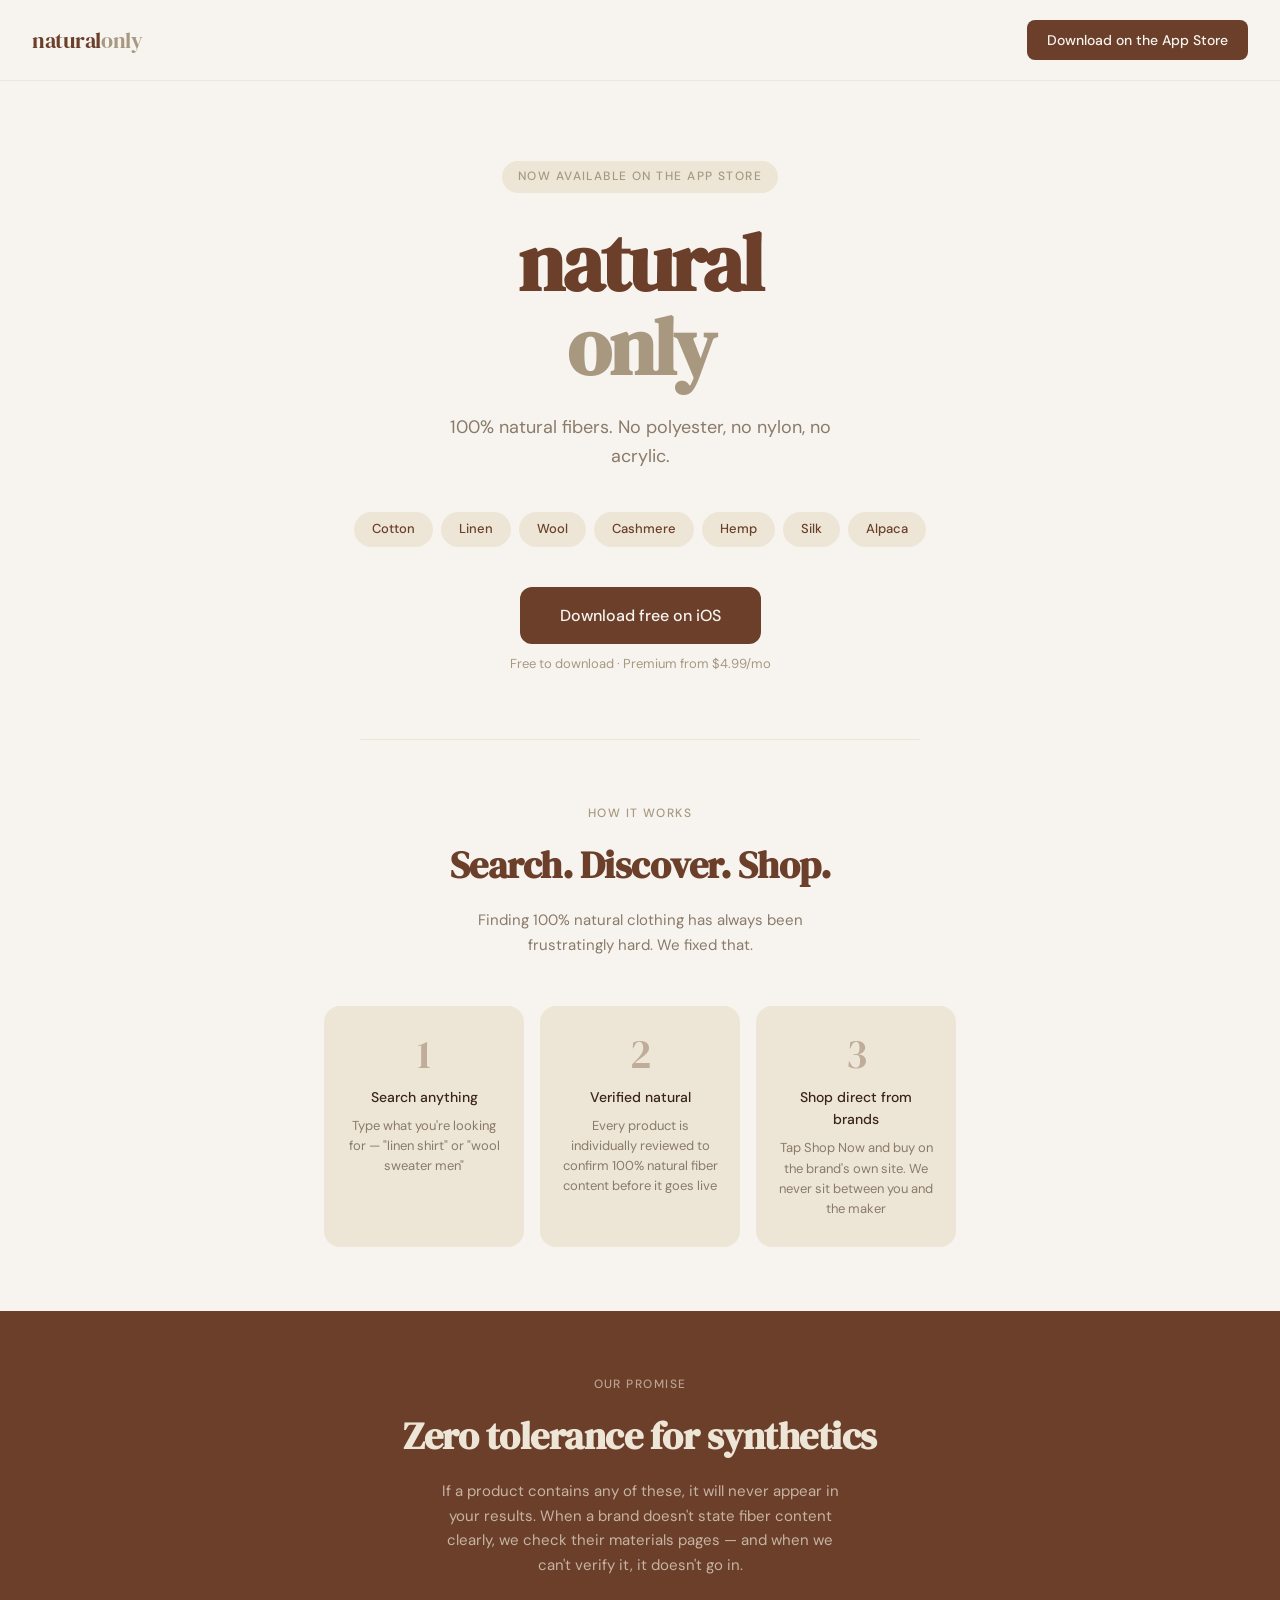
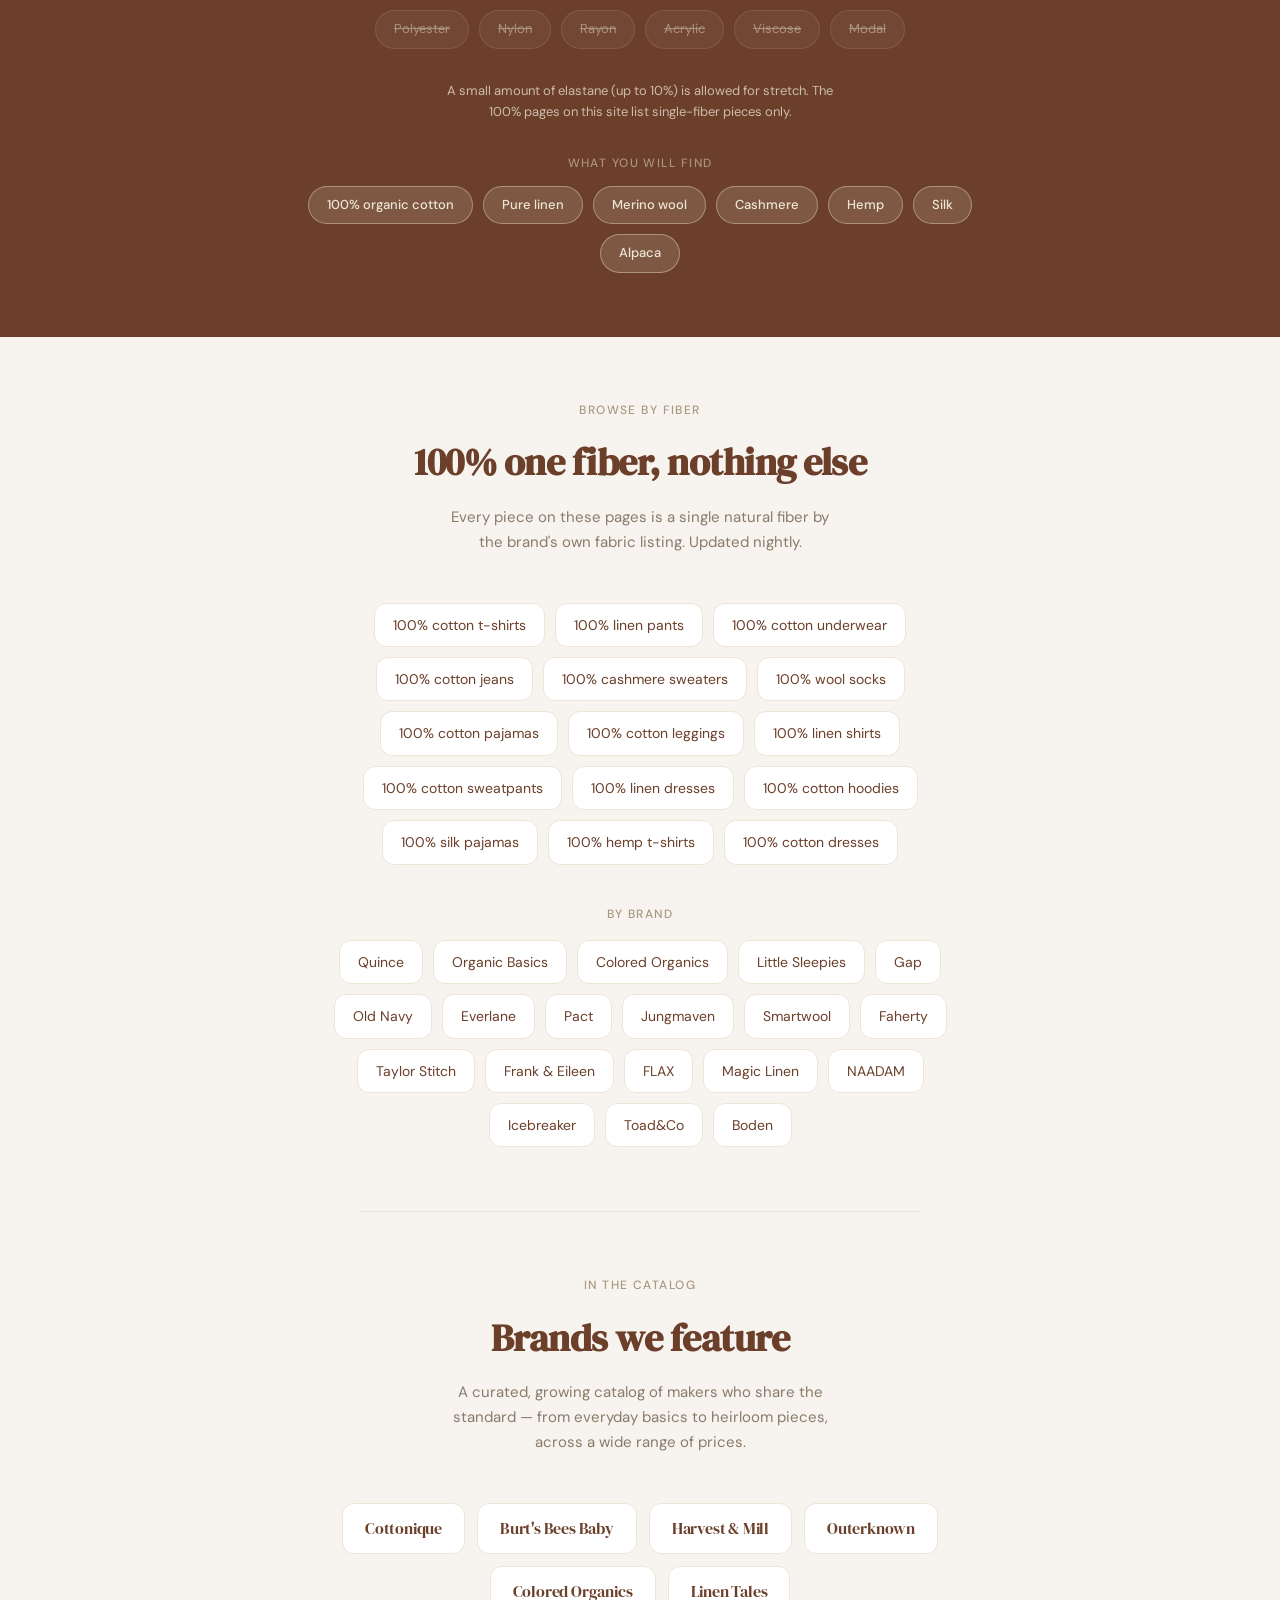
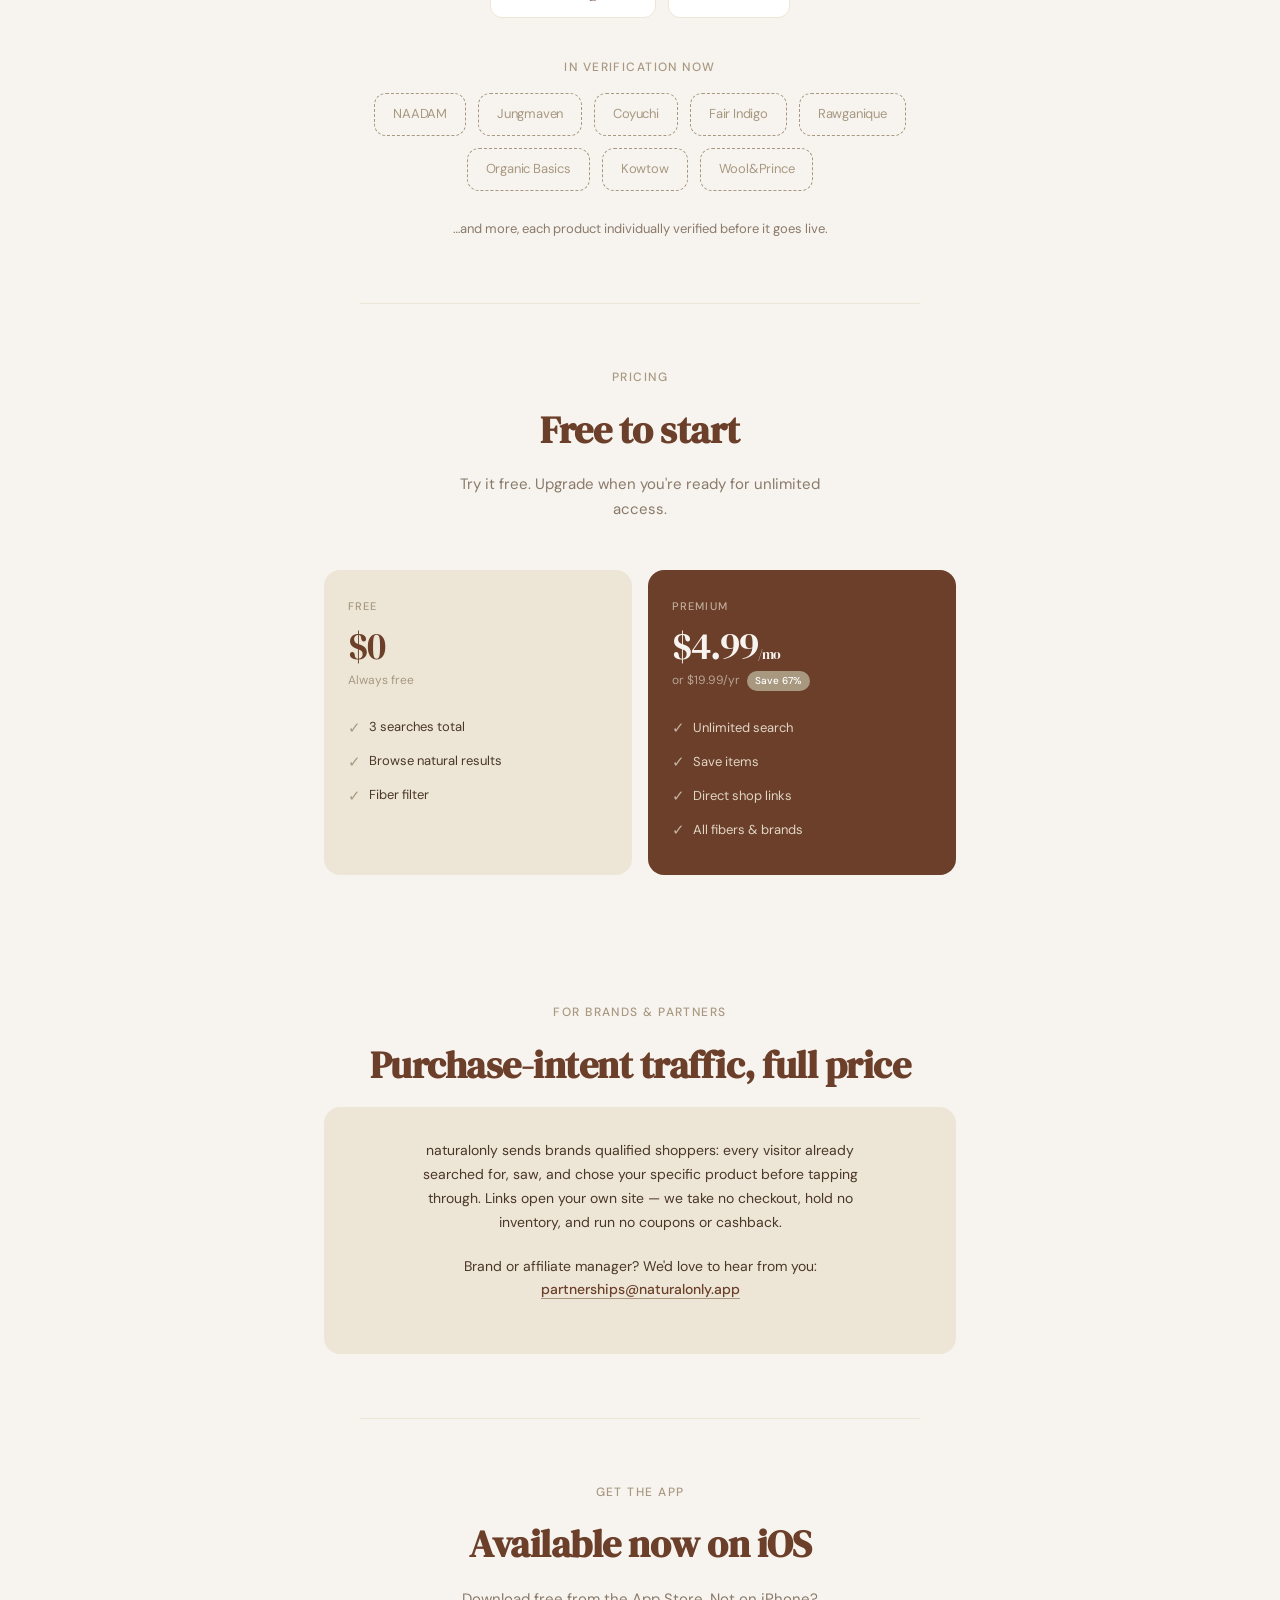
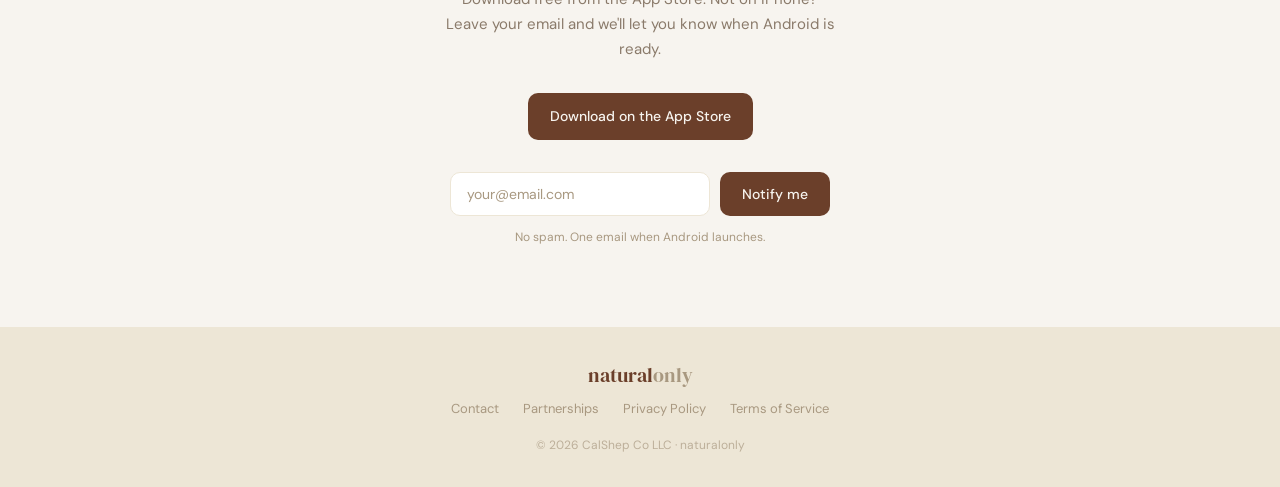
==== commit c5ec866c: "OpenAI Ads pixel, 19 brand pages from data/brands.json - Pixel (N364gzhZ9B1oiGKviY5sY7) on index.htm" ====
--- a/index.html
+++ b/index.html
@@ -474,6 +474,7 @@
     .hero > *:nth-child(4) { animation-delay: 0.28s; }
     .hero > *:nth-child(5) { animation-delay: 0.36s; }
   </style>
+  <!-- OpenAI Ads pixel: inserted here by scripts/build-site.mjs -->
 </head>
 <body>
 
@@ -581,11 +582,25 @@
     </div>
     <p class="section-label" style="margin-top:2.5rem; margin-bottom:1rem;">By brand</p>
     <div class="browse-grid">
+      <a class="browse-link" href="/brands/quince/">Quince</a>
+      <a class="browse-link" href="/brands/organic-basics/">Organic Basics</a>
+      <a class="browse-link" href="/brands/colored-organics/">Colored Organics</a>
+      <a class="browse-link" href="/brands/little-sleepies/">Little Sleepies</a>
+      <a class="browse-link" href="/brands/gap/">Gap</a>
       <a class="browse-link" href="/brands/old-navy/">Old Navy</a>
-      <a class="browse-link" href="/brands/gap/">Gap</a>
-      <a class="browse-link" href="/brands/quince/">Quince</a>
       <a class="browse-link" href="/brands/everlane/">Everlane</a>
       <a class="browse-link" href="/brands/pact/">Pact</a>
+      <a class="browse-link" href="/brands/jungmaven/">Jungmaven</a>
+      <a class="browse-link" href="/brands/smartwool/">Smartwool</a>
+      <a class="browse-link" href="/brands/faherty/">Faherty</a>
+      <a class="browse-link" href="/brands/taylor-stitch/">Taylor Stitch</a>
+      <a class="browse-link" href="/brands/frank-and-eileen/">Frank &amp; Eileen</a>
+      <a class="browse-link" href="/brands/flax/">FLAX</a>
+      <a class="browse-link" href="/brands/magic-linen/">Magic Linen</a>
+      <a class="browse-link" href="/brands/naadam/">NAADAM</a>
+      <a class="browse-link" href="/brands/icebreaker/">Icebreaker</a>
+      <a class="browse-link" href="/brands/toad-and-co/">Toad&amp;Co</a>
+      <a class="browse-link" href="/brands/boden/">Boden</a>
     </div>
   </section>
 
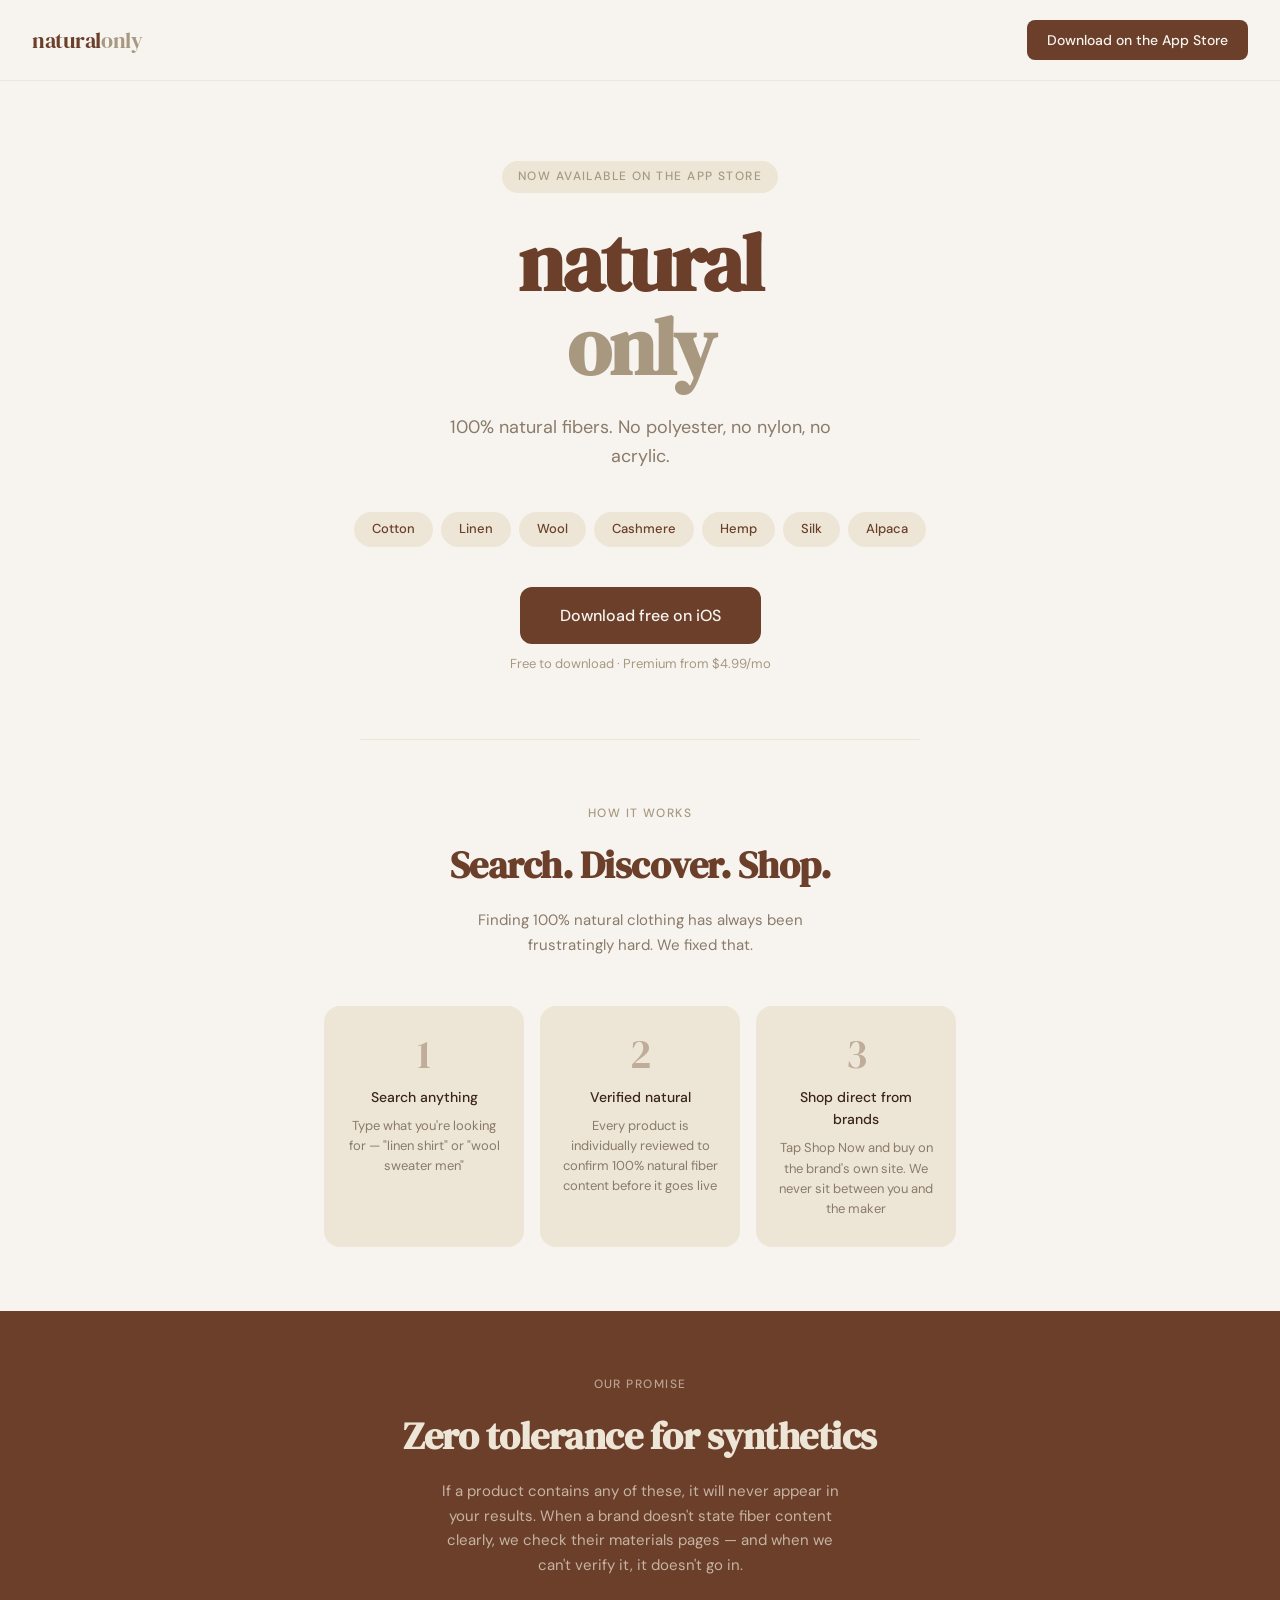
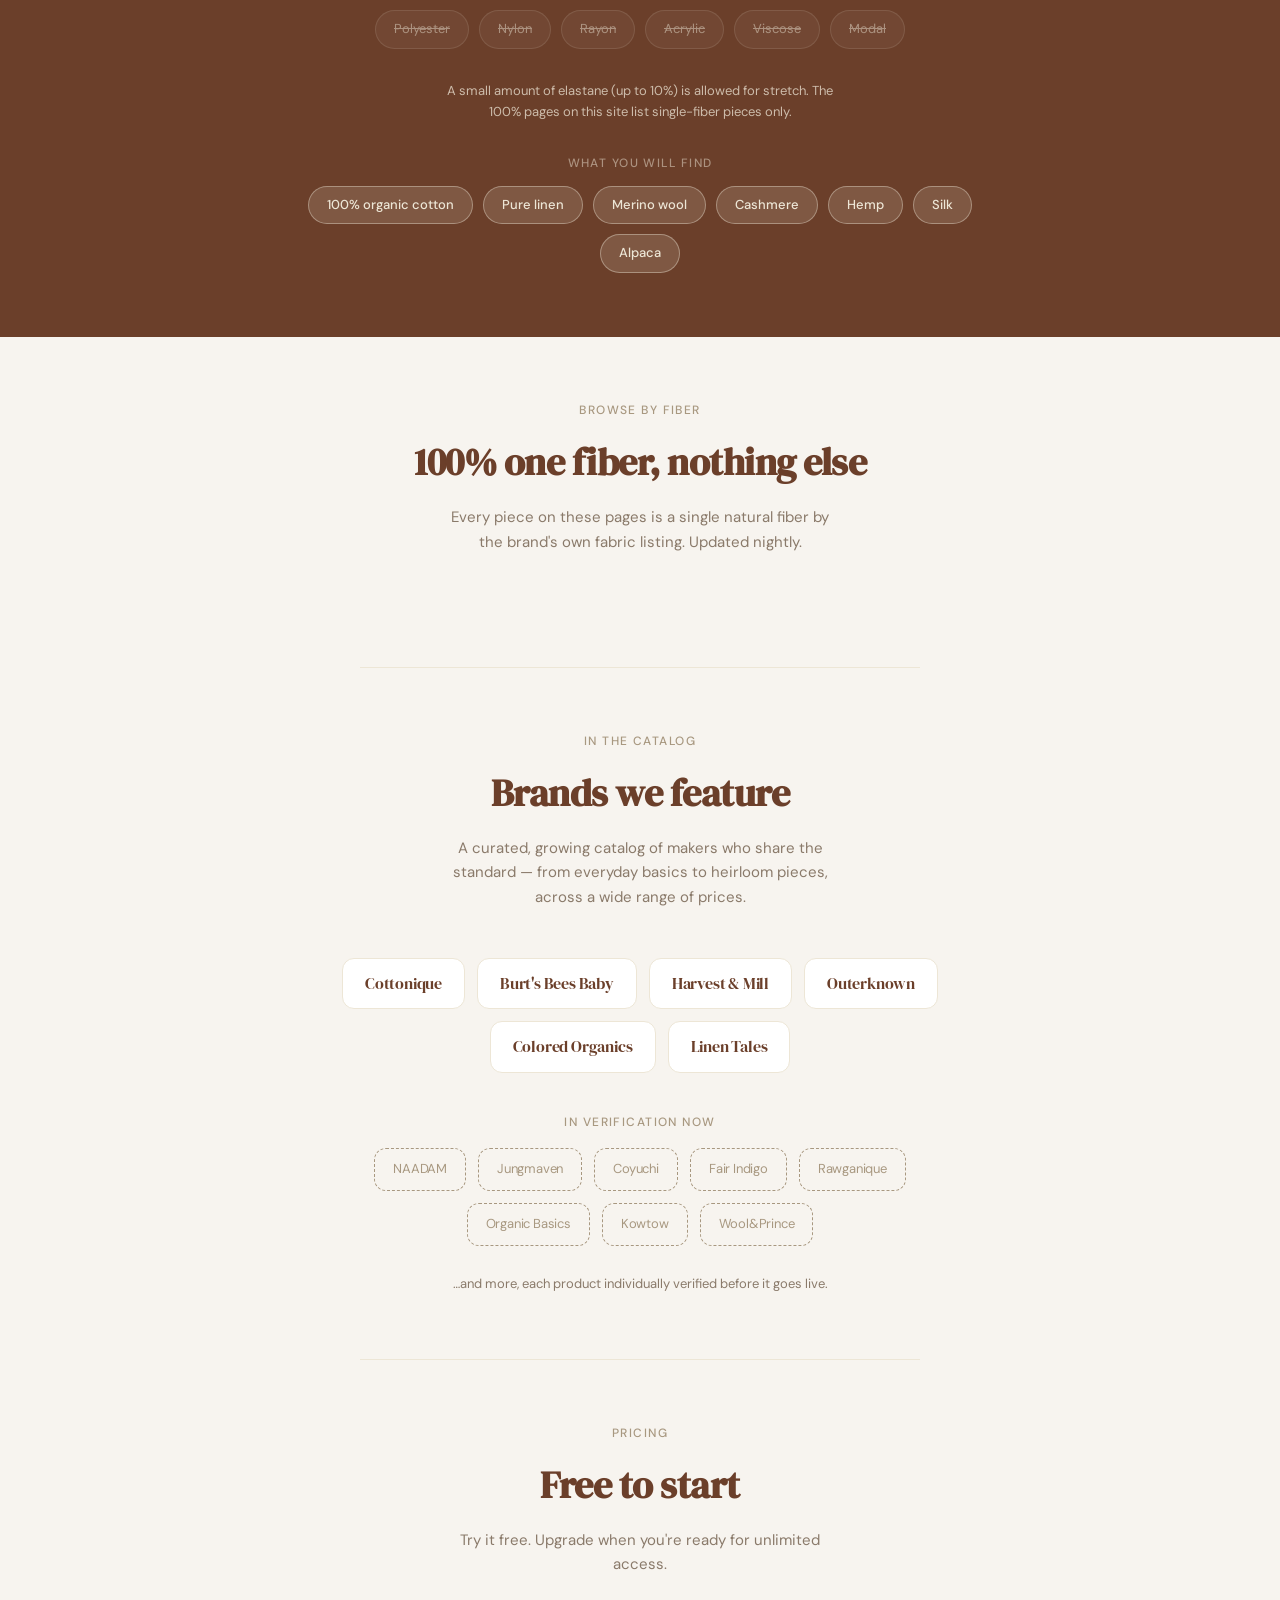
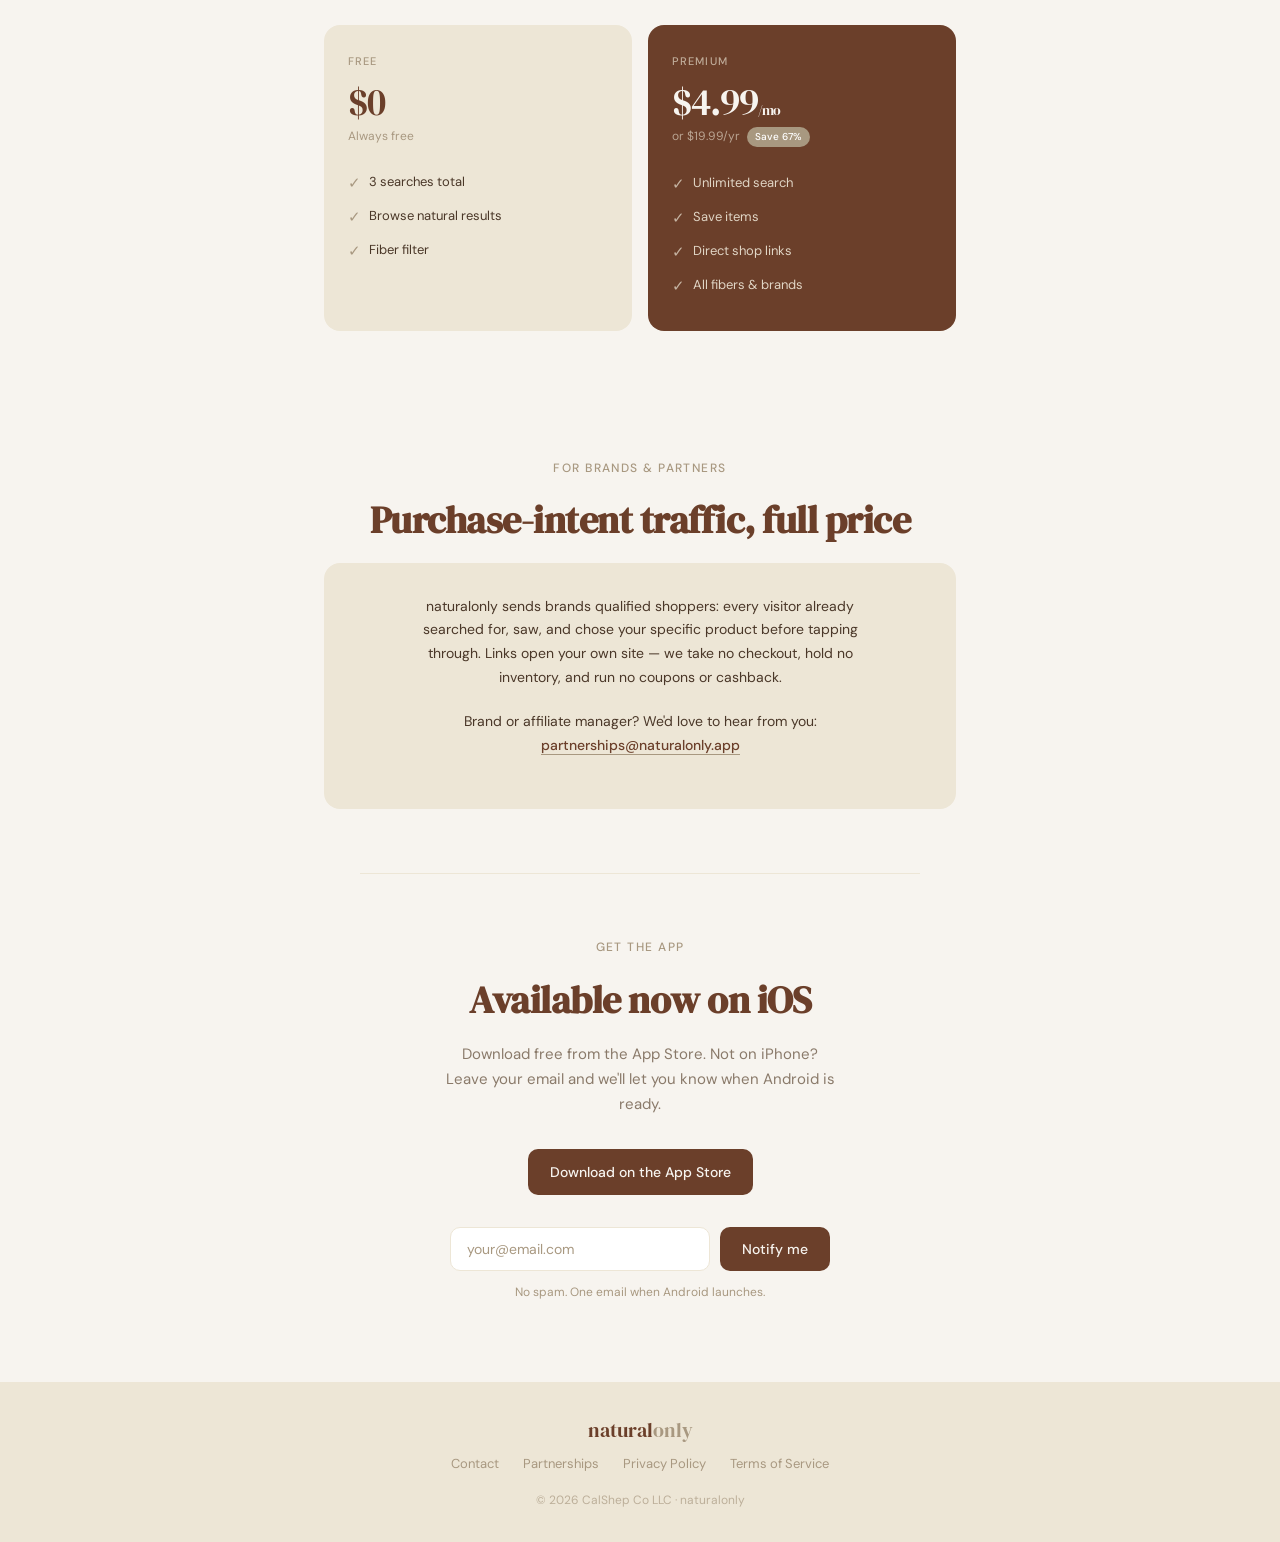
==== commit 7e6ca693: "Generated page set: every fiber × category, gender splits, every brand - Fiber × category: every com" ====
--- a/index.html
+++ b/index.html
@@ -246,6 +246,8 @@
       transition: border-color 0.2s;
     }
     .browse-link:hover { border-color: var(--taupe); }
+    .browse-group { margin-bottom: 1.75rem; }
+    .browse-fiber { font-family: 'DM Serif Display', serif; font-size: 20px; color: var(--brown); text-align: center; margin-bottom: 0.75rem; }
     .yes-list {
       display: flex;
       flex-wrap: wrap;
@@ -563,45 +565,7 @@
     <p class="section-label">Browse by fiber</p>
     <h2 class="section-title">100% one fiber, nothing else</h2>
     <p class="section-sub">Every piece on these pages is a single natural fiber by the brand's own fabric listing. Updated nightly.</p>
-    <div class="browse-grid">
-      <a class="browse-link" href="/100-percent-cotton-t-shirts/">100% cotton t-shirts</a>
-      <a class="browse-link" href="/100-percent-linen-pants/">100% linen pants</a>
-      <a class="browse-link" href="/100-percent-cotton-underwear/">100% cotton underwear</a>
-      <a class="browse-link" href="/100-percent-cotton-jeans/">100% cotton jeans</a>
-      <a class="browse-link" href="/100-percent-cashmere-sweaters/">100% cashmere sweaters</a>
-      <a class="browse-link" href="/100-percent-wool-socks/">100% wool socks</a>
-      <a class="browse-link" href="/100-percent-cotton-pajamas/">100% cotton pajamas</a>
-      <a class="browse-link" href="/100-percent-cotton-leggings/">100% cotton leggings</a>
-      <a class="browse-link" href="/100-percent-linen-shirts/">100% linen shirts</a>
-      <a class="browse-link" href="/100-percent-cotton-sweatpants/">100% cotton sweatpants</a>
-      <a class="browse-link" href="/100-percent-linen-dresses/">100% linen dresses</a>
-      <a class="browse-link" href="/100-percent-cotton-hoodies/">100% cotton hoodies</a>
-      <a class="browse-link" href="/100-percent-silk-pajamas/">100% silk pajamas</a>
-      <a class="browse-link" href="/100-percent-hemp-t-shirts/">100% hemp t-shirts</a>
-      <a class="browse-link" href="/100-percent-cotton-dresses/">100% cotton dresses</a>
-    </div>
-    <p class="section-label" style="margin-top:2.5rem; margin-bottom:1rem;">By brand</p>
-    <div class="browse-grid">
-      <a class="browse-link" href="/brands/quince/">Quince</a>
-      <a class="browse-link" href="/brands/organic-basics/">Organic Basics</a>
-      <a class="browse-link" href="/brands/colored-organics/">Colored Organics</a>
-      <a class="browse-link" href="/brands/little-sleepies/">Little Sleepies</a>
-      <a class="browse-link" href="/brands/gap/">Gap</a>
-      <a class="browse-link" href="/brands/old-navy/">Old Navy</a>
-      <a class="browse-link" href="/brands/everlane/">Everlane</a>
-      <a class="browse-link" href="/brands/pact/">Pact</a>
-      <a class="browse-link" href="/brands/jungmaven/">Jungmaven</a>
-      <a class="browse-link" href="/brands/smartwool/">Smartwool</a>
-      <a class="browse-link" href="/brands/faherty/">Faherty</a>
-      <a class="browse-link" href="/brands/taylor-stitch/">Taylor Stitch</a>
-      <a class="browse-link" href="/brands/frank-and-eileen/">Frank &amp; Eileen</a>
-      <a class="browse-link" href="/brands/flax/">FLAX</a>
-      <a class="browse-link" href="/brands/magic-linen/">Magic Linen</a>
-      <a class="browse-link" href="/brands/naadam/">NAADAM</a>
-      <a class="browse-link" href="/brands/icebreaker/">Icebreaker</a>
-      <a class="browse-link" href="/brands/toad-and-co/">Toad&amp;Co</a>
-      <a class="browse-link" href="/brands/boden/">Boden</a>
-    </div>
+    <!-- Browse links: written here by scripts/build-site.mjs -->
   </section>
 
   <div class="divider"></div>
